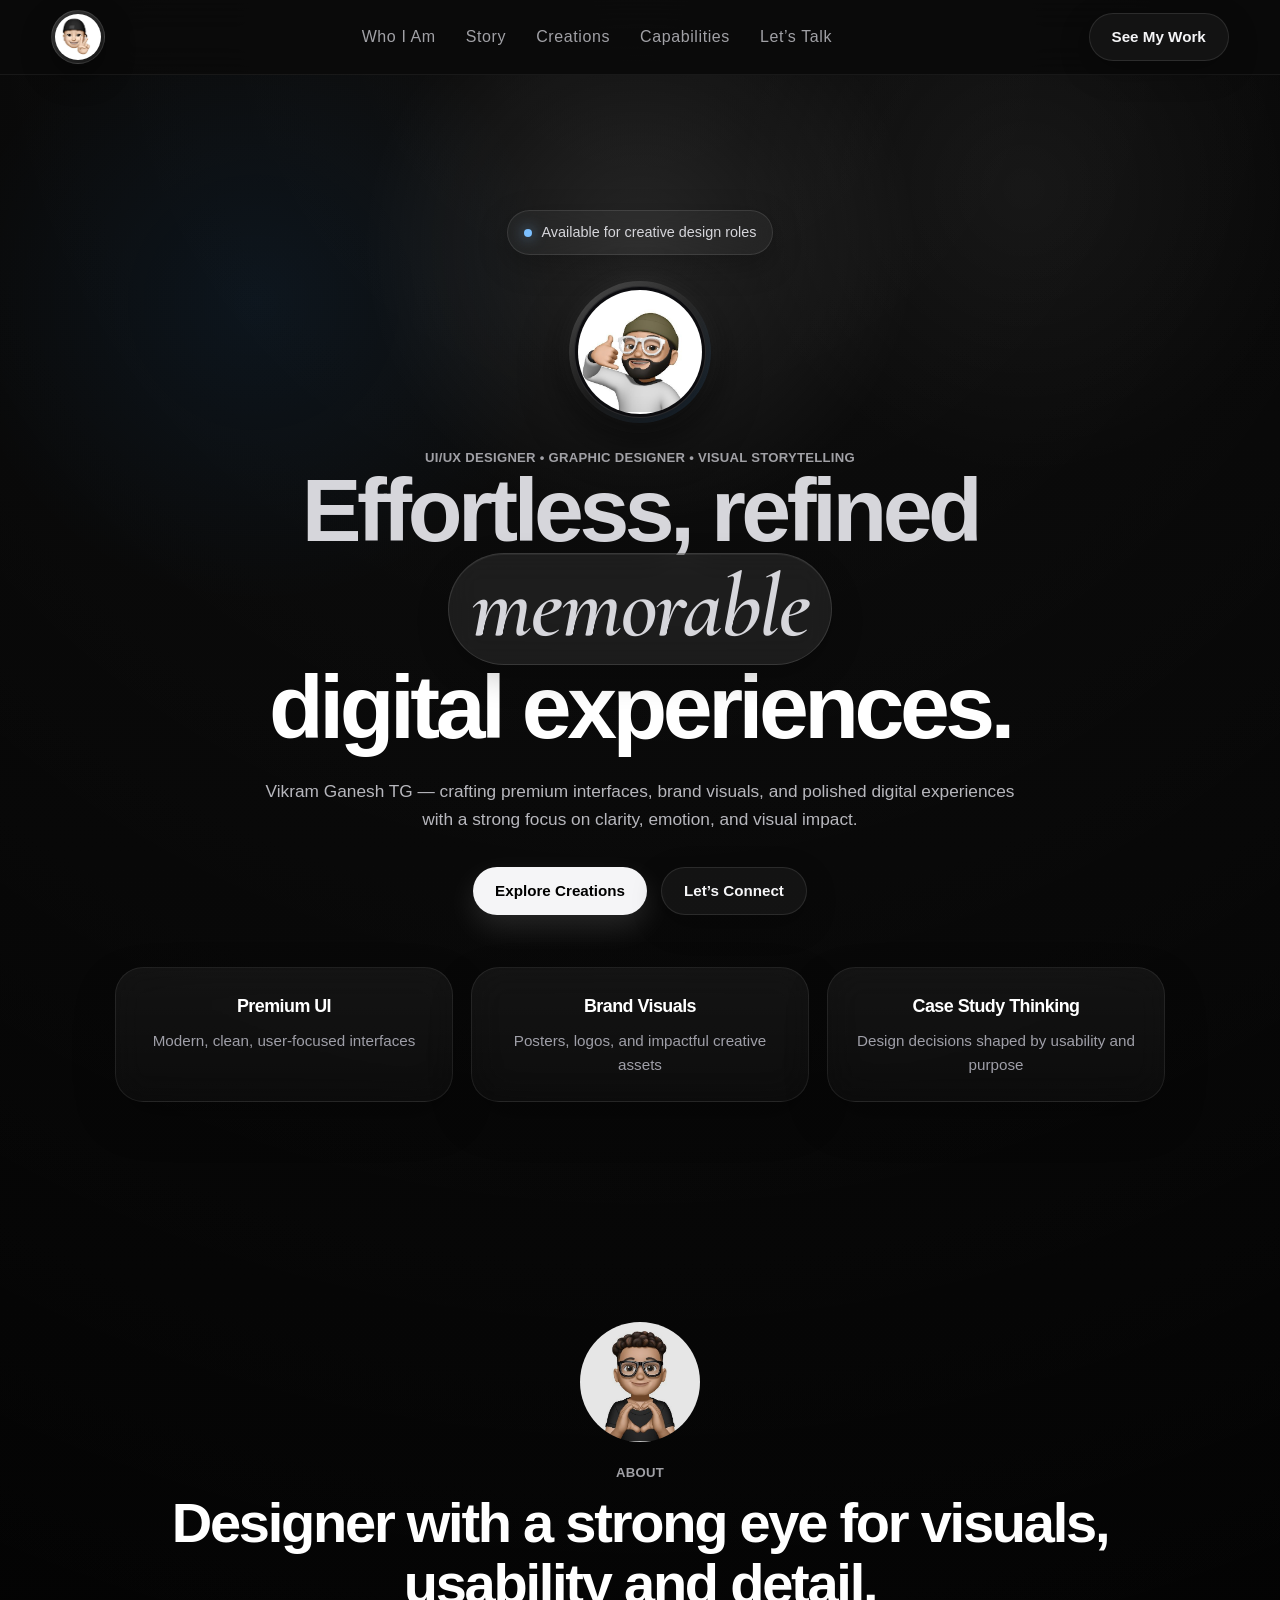
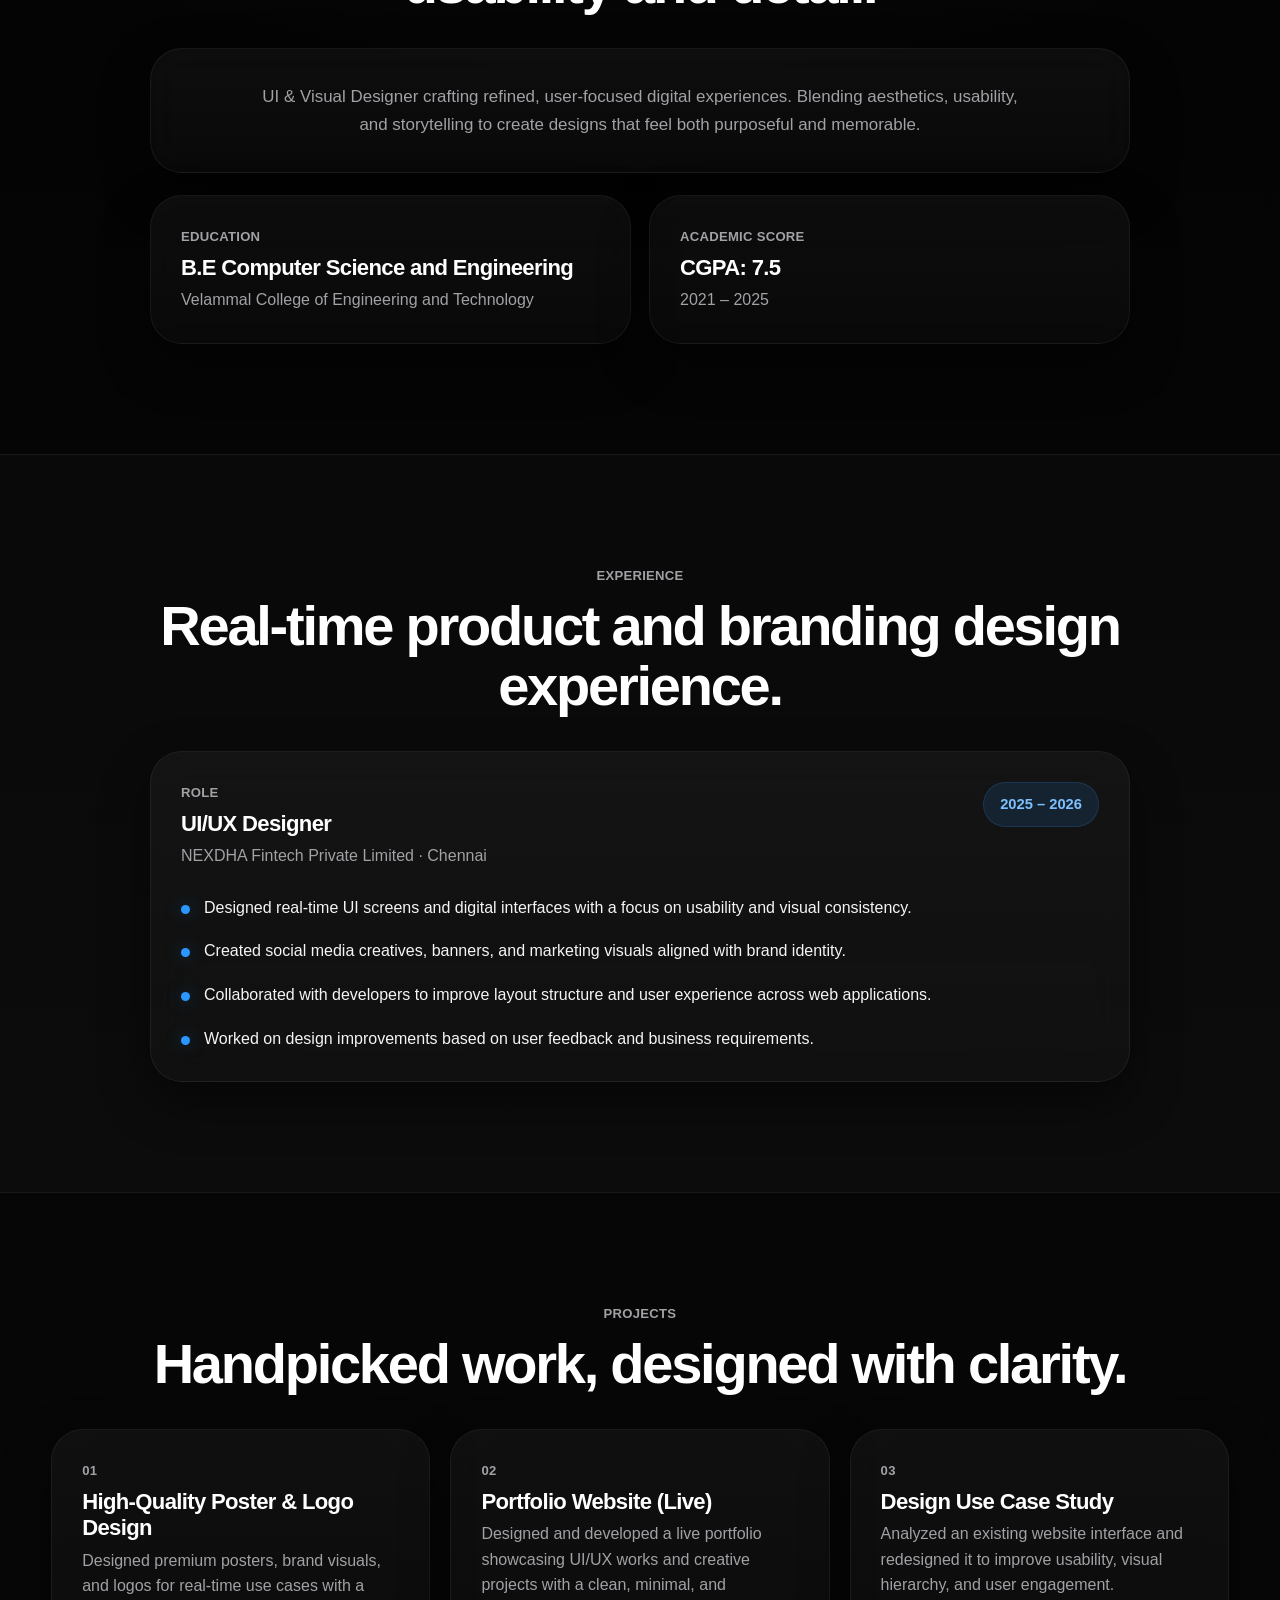
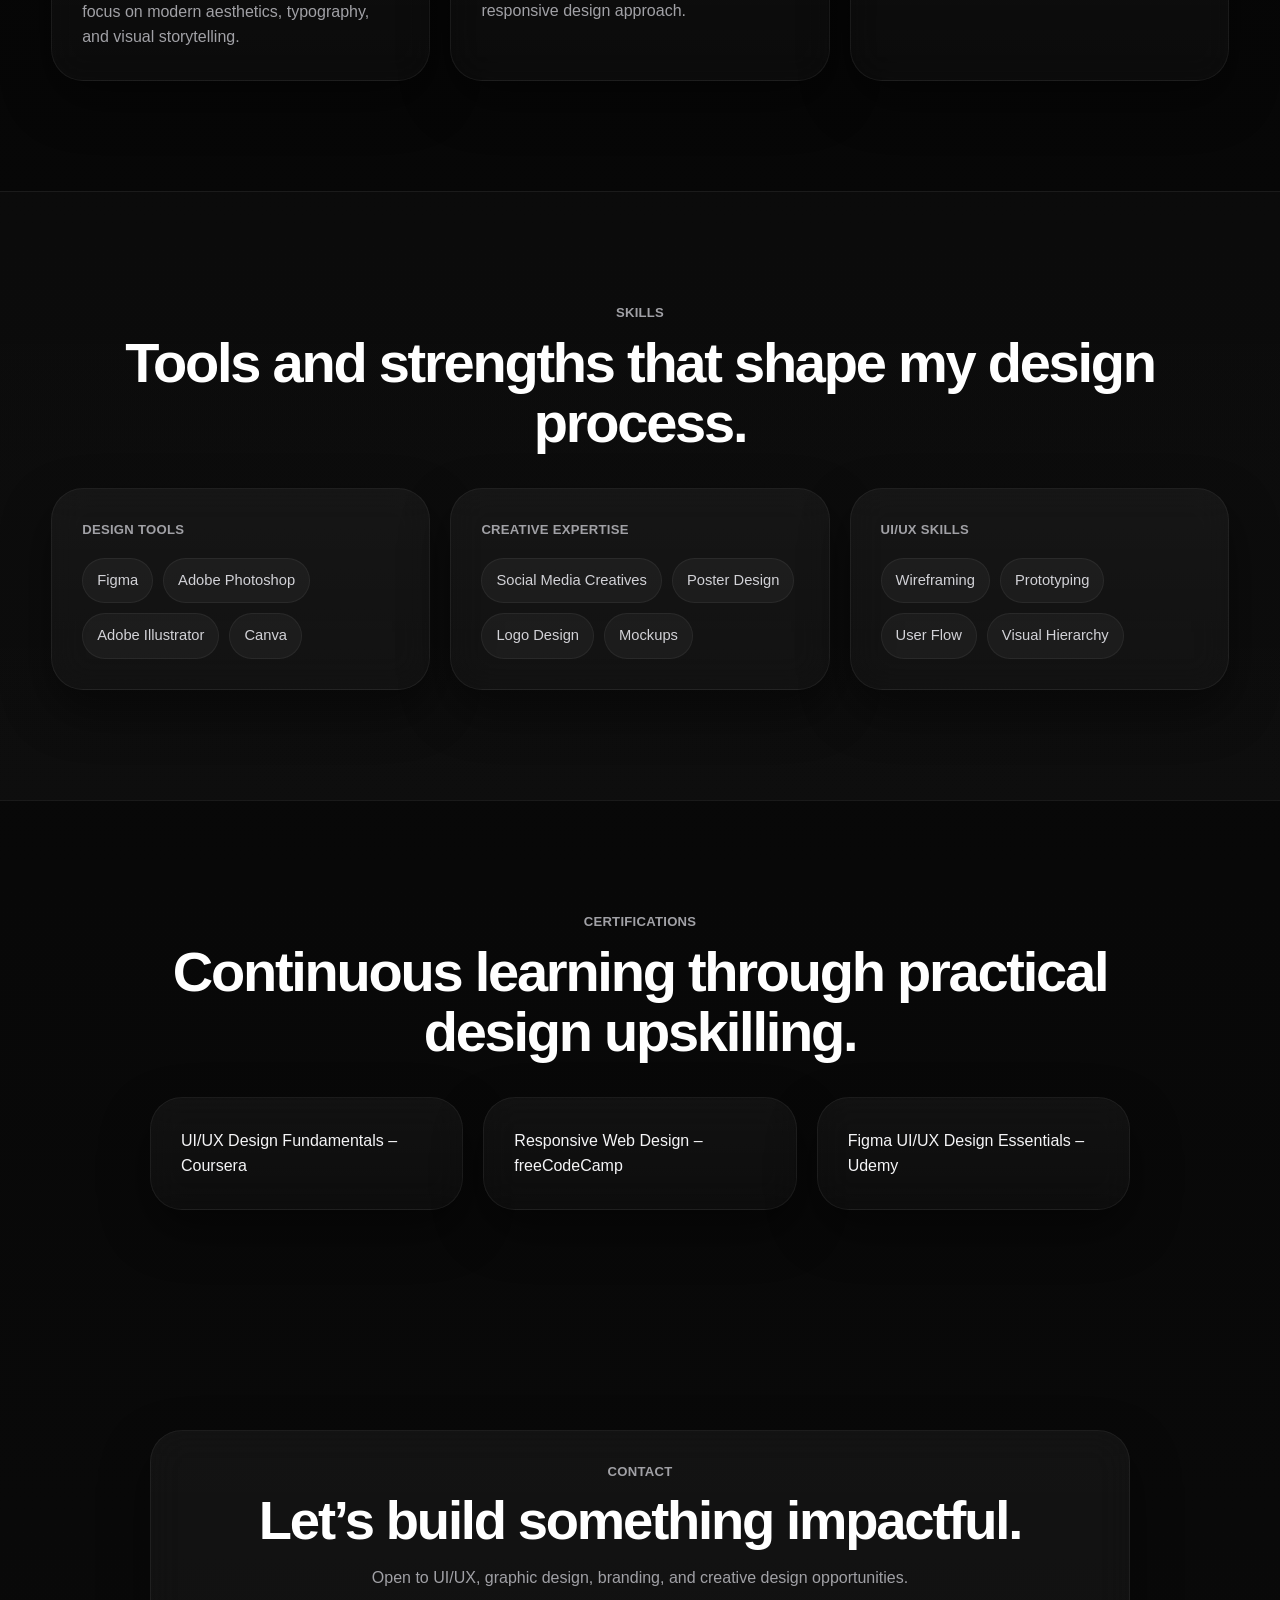
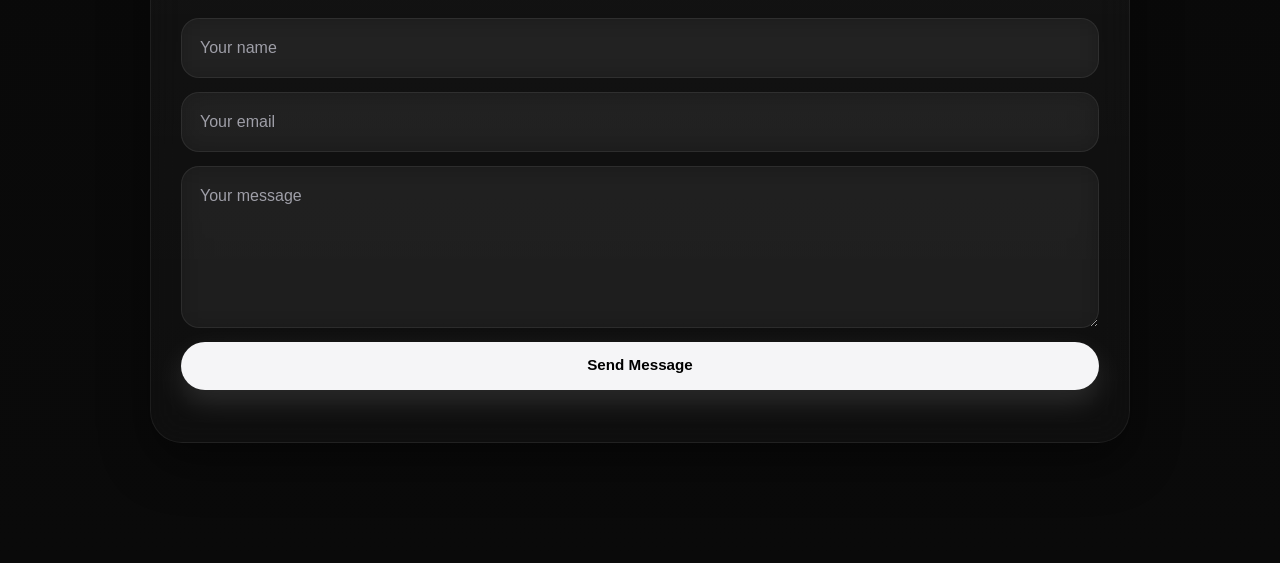
==== index.html @ cee25999 "portfolio deploy setup" ====
<!DOCTYPE html>
<html lang="en">
<head>
  <meta charset="UTF-8" />
  <meta name="viewport" content="width=device-width, initial-scale=1.0" />
  <title>Vikram Ganesh TG | Designer Portfolio</title>
  <meta
    name="description"
   content="Dark Apple-inspired premium portfolio for Vikram Ganesh TG"
  />

  <link rel="preconnect" href="https://fonts.googleapis.com" />
  <link rel="preconnect" href="https://fonts.gstatic.com" crossorigin />
  

  <link href="https://fonts.googleapis.com/css2?family=Cormorant+Garamond:ital,wght@0,400;0,500;1,500&display=swap" rel="stylesheet">
  <link rel="stylesheet" href="style.css" />

</head>
<body>
  <header class="site-header">
    <div class="container nav">
   <a href="#home" class="brand memoji-brand" aria-label="Vikram Ganesh Home">
  <img src="./images/memoji.png.jpg" alt="Vikram Ganesh Memoji" class="memoji-img" />
</a>

      <nav class="desktop-nav">
        <a href="#about">Who I Am</a>
        <a href="#experience">Story</a>
        <a href="#projects">Creations</a>
        <a href="#skills">Capabilities</a>
        <a href="#contact">Let’s Talk</a>
      </nav>

      <div class="nav-actions">
        <a href="#projects" class="btn btn-secondary">See My Work</a>
        <button class="menu-toggle" id="menuToggle" aria-label="Open menu">
          <span></span>
          <span></span><!--  -->
        </button>
      </div>
    </div>

    <div class="mobile-menu" id="mobileMenu">
      <a href="#about">About</a>
      <a href="#experience">Experience</a>
      <a href="#projects">Projects</a>
      <a href="#skills">Skills</a>
      <a href="#contact">Contact</a>
    </div>
  </header>

  <main id="home">
<section class="hero premium-hero">
  <div class="hero-noise"></div>

  <div class="container hero-premium-wrap">
    <div class="hero-badge reveal">
      <span class="badge-dot"></span>
      Available for creative design roles
    </div>

    <div class="hero-memoji premium-memoji reveal delay-1">
      <div class="memoji-ring">
        <img src="./images/memoji-1.jpg" alt="Vikram Memoji" />
      </div>
    </div>

    <p class="eyebrow reveal delay-1"> UI/UX Designer • Graphic Designer • Visual Storytelling</p>

    <h1 class="hero-title">
  <span class="title-line title-line-main">
    Effortless, refined
  </span>
  <span class="title-line serif highlight-glass">memorable</span>
  <span class="title-line" style="color: white;">digital experiences.</span>
</h1>

    <p class="hero-text premium-text reveal delay-3">
      Vikram Ganesh TG — crafting premium interfaces, brand visuals, and polished digital experiences
      with a strong focus on clarity, emotion, and visual impact.
    </p>

    <div class="hero-buttons reveal delay-3">
      <a href="#projects" class="btn btn-primary">Explore Creations</a>
      <a href="#contact" class="btn btn-tertiary">Let’s Connect</a>
    </div>

    <div class="hero-stats reveal delay-3">
      <div class="stat-card">
        <h3>Premium UI</h3>
        <p>Modern, clean, user-focused interfaces</p>
      </div>
      <div class="stat-card">
        <h3>Brand Visuals</h3>
        <p>Posters, logos, and impactful creative assets</p>
      </div>
      <div class="stat-card">
        <h3>Case Study Thinking</h3>
        <p>Design decisions shaped by usability and purpose</p>
      </div>
    </div>
  </div>
</section>
 <section id="about" class="section">
        <div class="about-avatar">
  <img src="./images/memoji3.png.jpg" alt="Vikram Avatar" />
</div>
      <div class="container narrow">
        <div class="section-head reveal">
          <p class="section-label">About</p>
          <h2>Designer with a strong eye for visuals, usability and detail.</h2>
        </div>

        <div class="about-card card reveal delay-1">
          <p>
            UI & Visual Designer crafting refined, user-focused digital experiences. Blending aesthetics, usability, and storytelling to create designs that feel both purposeful and memorable.
          </p>
        </div>

        <div class="info-grid">
          <div class="card reveal">
            <p class="mini-label">Education</p>
            <h3>B.E Computer Science and Engineering</h3>
            <p class="muted">Velammal College of Engineering and Technology</p>
          </div>

          <div class="card reveal delay-1">
            <p class="mini-label">Academic Score</p>
            <h3>CGPA: 7.5</h3>
            <p class="muted">2021 – 2025</p>
          </div>
        </div>
      </div>
    </section>
    <section id="experience" class="section section-soft">
      <div class="container narrow">
        <div class="section-head reveal">
          <p class="section-label">Experience</p>
          <h2>Real-time product and branding design experience.</h2>
        </div>

        <div class="card timeline reveal delay-1">
          <div class="timeline-top">
            <div>
              <p class="mini-label">Role</p>
              <h3>UI/UX Designer</h3>
              <p class="muted">NEXDHA Fintech Private Limited · Chennai</p>
            </div>
            <span class="timeline-badge">2025 – 2026</span>
          </div>

          <div class="timeline-list">
            <div class="timeline-item">
              <span class="dot"></span>
              <p>
                Designed real-time UI screens and digital interfaces with a
                focus on usability and visual consistency.
              </p>
            </div>
            <div class="timeline-item">
              <span class="dot"></span>
              <p>
                Created social media creatives, banners, and marketing visuals
                aligned with brand identity.
              </p>
            </div>
            <div class="timeline-item">
              <span class="dot"></span>
              <p>
                Collaborated with developers to improve layout structure and
                user experience across web applications.
              </p>
            </div>
            <div class="timeline-item">
              <span class="dot"></span>
              <p>
                Worked on design improvements based on user feedback and
                business requirements.
              </p>
            </div>
          </div>
        </div>
      </div>
    </section>

    <section id="projects" class="section">
      <div class="container">
        <div class="section-head reveal">
          <p class="section-label">Projects</p>
          <h2>Handpicked work, designed with clarity.</h2>
        </div>

        <div class="project-grid">
          <article class="card project-card reveal">
            <p class="project-index">01</p>
            <h3>High-Quality Poster 
                & Logo Design</h3>
            <p class="muted">
              Designed premium posters, brand visuals, and logos for real-time
              use cases with a focus on modern aesthetics, typography, and
              visual storytelling.
            </p>
          </article>

          <article class="card project-card reveal delay-1">
            <p class="project-index">02</p>
            <h3>Portfolio Website (Live)</h3>
            <p class="muted">
              Designed and developed a live portfolio showcasing UI/UX works and
              creative projects with a clean, minimal, and responsive design
              approach.
            </p>
          </article>

          <article class="card project-card reveal delay-2">
            <p class="project-index">03</p>
            <h3>Design Use Case Study</h3>
            <p class="muted">
              Analyzed an existing website interface and redesigned it to
              improve usability, visual hierarchy, and user engagement.
            </p>
          </article>
        </div>
      </div>
    </section>

    <section id="skills" class="section section-soft">
      <div class="container">
        <div class="section-head reveal">
          <p class="section-label">Skills</p>
          <h2>Tools and strengths that shape my design process.</h2>
        </div>

        <div class="skill-grid">
          <div class="card reveal">
            <p class="mini-label">Design Tools</p>
            <div class="chip-wrap">
              <span>Figma</span>
              <span>Adobe Photoshop</span>
              <span>Adobe Illustrator</span>
              <span>Canva</span>
            </div>
          </div>

          <div class="card reveal delay-1">
            <p class="mini-label">Creative Expertise</p>
            <div class="chip-wrap">
              <span>Social Media Creatives</span>
              <span>Poster Design</span>
              <span>Logo Design</span>
              <span>Mockups</span>
            </div>
          </div>

          <div class="card reveal delay-2">
            <p class="mini-label">UI/UX Skills</p>
            <div class="chip-wrap">
              <span>Wireframing</span>
              <span>Prototyping</span>
              <span>User Flow</span>
              <span>Visual Hierarchy</span>
            </div>
          </div>
        </div>
      </div>
    </section>

    <section class="section">
      <div class="container narrow">
        <div class="section-head reveal">
          <p class="section-label">Certifications</p>
          <h2>Continuous learning through practical design upskilling.</h2>
        </div>

        <div class="cert-grid">
          <div class="card reveal">UI/UX Design Fundamentals – Coursera</div>
          <div class="card reveal delay-1">Responsive Web Design – freeCodeCamp</div>
          <div class="card reveal delay-2">Figma UI/UX Design Essentials – Udemy</div>
        </div>
      </div>
    </section>
      <section id="contact" class="section contact-section">
  <div class="container narrow">
    <div class="contact-card card reveal">
      <p class="section-label">Contact</p>
      <h2>Let’s build something impactful.</h2>
      <p class="muted contact-copy">
        Open to UI/UX, graphic design, branding, and creative design opportunities.
      </p>

      <form id="contactForm" class="contact-form">
        <input type="text" id="name" name="name" placeholder="Your name" required />
        <input type="email" id="email" name="email" placeholder="Your email" required />
        <textarea id="message" name="message" rows="5" placeholder="Your message" required></textarea>
        <button type="submit" class="btn btn-primary">Send Message</button>
        <p id="formStatus" class="muted"></p>
      </form>
    </div>
  </div>
    </section>
  </main>
<div id="toast" class="toast"></div>

  <script src="script.js"></script>
</body>
</html>
---- style.css ----
:root {
  --bg: #000000;
  --bg-soft: #0a0a0a;
  --surface: rgba(18, 18, 20, 0.72);
  --surface-solid: #111113;
  --surface-soft: #151518;
  --text: #f5f5f7;
  --muted: #a1a1a6;
  --line: rgba(255, 255, 255, 0.1);
  --line-soft: rgba(255, 255, 255, 0.06);
  --primary: #ffffff;
  --primary-hover: #e8e8ed;
  --accent: #2997ff;
  --shadow: 0 20px 50px rgba(0, 0, 0, 0.45);
  --shadow-soft: 0 10px 30px rgba(0, 0, 0, 0.28);
  --radius-xl: 32px;
  --radius-lg: 24px;
  --radius-md: 18px;
  --container: 1200px;
  --transition: 0.35s cubic-bezier(0.2, 0.8, 0.2, 1);
}

* {
  margin: 0;
  padding: 0;
  box-sizing: border-box;
}

html {
  scroll-behavior: smooth;
  scroll-padding-top: 100px;
}

body {
  font-family: -apple-system, BlinkMacSystemFont, "SF Pro Display", "Inter", sans-serif;
  background:
    radial-gradient(circle at top, rgba(255, 255, 255, 0.06), transparent 32%),
    linear-gradient(180deg, #000000 0%, #050505 40%, #0a0a0a 100%);
  color: var(--text);
  line-height: 1.6;
  -webkit-font-smoothing: antialiased;
  text-rendering: optimizeLegibility;
}

.serif {
    font-family: "Cormorant Garamond", "Garamond", serif;
  font-style: italic;
  font-weight: 600;
  letter-spacing: -0.02em;
  line-height: 1;
  margin-top: 0.05em;
}

a {
  text-decoration: none;
  color: inherit;
}

button {
  font: inherit;
  border: none;
  background: none;
  cursor: pointer;
}

.container {
  width: min(92%, var(--container));
  margin: 0 auto;
}

.narrow {
  width: min(92%, 980px);
}

.hero-memoji {
  display: flex;
  justify-content: center;
  margin-bottom: 18px;
}

.hero-memoji img {
  width: 120px;
  height: 120px;
  border-radius: 50%;
  object-fit: cover;
  padding: 3px;

  background: linear-gradient(
    135deg,
    rgba(255,255,255,0.2),
    rgba(255,255,255,0.05)
  );

  border: 1px solid rgba(255,255,255,0.12);

  box-shadow: 
    0 10px 30px rgba(0,0,0,0.5),
    0 0 30px rgba(255,255,255,0.06);

  transition: all 0.4s ease;
}

/* Hover subtle Apple effect */
.hero-memoji img:hover {
  transform: scale(1.08);
}

.site-header {
  position: sticky;
  top: 0;
  z-index: 1000;
  background: rgba(10, 10, 10, 0.72);
  backdrop-filter: saturate(180%) blur(24px);
  -webkit-backdrop-filter: saturate(180%) blur(24px);
  border-bottom: 1px solid var(--line-soft);
}

.nav {
  min-height: 74px;
  display: flex;
  align-items: center;
  justify-content: space-between;
  gap: 24px;
}

.brand {
  width: 54px;
  height: 54px;
  border-radius: 50%;
  padding: 3px;
  background: linear-gradient(
    135deg,
    rgba(255, 255, 255, 0.18),
    rgba(255, 255, 255, 0.05)
  );
  border: 1px solid rgba(255, 255, 255, 0.1);
  box-shadow: 0 12px 30px rgba(0, 0, 0, 0.4);
  overflow: hidden;
  display: flex;
  align-items: center;
  justify-content: center;
  transition: all 0.3s ease;
}

.brand img {
  width: 100%;
  height: 100%;
  object-fit: cover;
  border-radius: 50%;
}


.brand:hover {
  transform: scale(1.06) translateY(-2px);
  box-shadow: 0 18px 40px rgba(0, 0, 0, 0.5);
}
nav a {
  letter-spacing: 0.6px;
  font-weight: 500;
  transition: all 0.3s ease;
}
nav a:hover {
  opacity: 0.7;
}

.nav-btn {
  padding: 10px 18px;
  border-radius: 999px;
  background: rgba(255, 255, 255, 0.08);
  backdrop-filter: blur(10px);
  transition: all 0.3s ease;
}

.nav-btn:hover {
  transform: translateY(-2px);
  background: rgba(255, 255, 255, 0.15);
}

.memoji-img {
  width: 100%;
  height: 100%;
  object-fit: cover;
  display: block;
}
.desktop-nav {
  display: flex;
  align-items: center;
  gap: 30px;
}

.desktop-nav a {
  position: relative;
  color: var(--muted);
  transition: color 0.3s ease;
}

.desktop-nav a::after {
  content: "";
  position: absolute;
  left: 0;
  bottom: -5px;
  width: 0%;
  height: 1px;
  background: rgba(255, 255, 255, 0.9);
  transition: width 0.3s ease;
}

.desktop-nav a:hover::after {
  width: 100%;
}

.desktop-nav a:hover {
  color: #fff;
}

.nav-actions {
  display: flex;
  align-items: center;
  gap: 12px;
}

.menu-toggle {
  width: 44px;
  height: 44px;
  display: none;
  border-radius: 14px;
  background: rgba(255, 255, 255, 0.04);
  border: 1px solid var(--line);
  box-shadow: var(--shadow-soft);
  position: relative;
}

.menu-toggle span {
  position: absolute;
  left: 12px;
  width: 18px;
  height: 1.8px;
  background: #fff;
  border-radius: 999px;
  transition: var(--transition);
}

.menu-toggle span:first-child {
  top: 17px;
}

.menu-toggle span:last-child {
  top: 24px;
}

.menu-toggle.active span:first-child {
  transform: rotate(45deg);
  top: 21px;
}

.menu-toggle.active span:last-child {
  transform: rotate(-45deg);
  top: 21px;
}

.mobile-menu {
  display: none;
  flex-direction: column;
  gap: 18px;
  padding: 0 4% 18px;
  background: rgba(8, 8, 8, 0.95);
  backdrop-filter: blur(18px);
  border-bottom: 1px solid var(--line-soft);
}

.mobile-menu a {
  color: var(--muted);
  font-size: 0.98rem;
}

.mobile-menu.show {
  display: flex;
}

.hero {
  padding: 120px 0 96px;
  text-align: center;
}

.hero-wrap {
  max-width: 980px;
}


.eyebrow,
.section-label,
.mini-label,
.project-index {
  color: var(--muted);
  font-size: 0.82rem;
  font-weight: 600;
  letter-spacing: 0.02em;
  text-transform: uppercase;
}

.hero-title {
  display: flex;
  flex-direction: column;
  align-items: center;
  text-align: center;
  font-size: clamp(3rem, 7vw, 6rem);
  line-height: 0.95;
  letter-spacing: -0.05em;
  margin: 0 auto;
}

.title-line {
  display: block;
  width: fit-content;
  margin: 0 auto;
  padding: 0px;
}
.contact-form {
  margin-top: 28px;
  display: flex;
  flex-direction: column;
  gap: 14px;
}

.contact-form input,
.contact-form textarea {
  width: 100%;
  padding: 16px 18px;
  border-radius: 18px;
  border: 1px solid rgba(255,255,255,0.08);
  background: rgba(255,255,255,0.04);
  color: #fff;
  outline: none;
  font: inherit;
  backdrop-filter: blur(12px);
}

.contact-form input::placeholder,
.contact-form textarea::placeholder {
  color: #9f9fa8;
}
.toast {
  position: fixed;
  bottom: 24px;
  right: 24px;
  padding: 14px 20px;
  border-radius: 999px;
  background: rgba(255, 255, 255, 0.08);
  color: #fff;
  border: 1px solid rgba(255, 255, 255, 0.12);
  backdrop-filter: blur(16px);
  -webkit-backdrop-filter: blur(16px);
  box-shadow: 0 10px 30px rgba(0, 0, 0, 0.28);
  opacity: 0;
  transform: translateY(20px);
  pointer-events: none;
  transition: opacity 0.35s ease, transform 0.35s ease;
  z-index: 9999;
}

.toast.show {
  opacity: 1;
  transform: translateY(0);
}

@media (max-width: 520px) {
  .toast {
    left: 16px;
    right: 16px;
    bottom: 16px;
    text-align: center;
    border-radius: 18px;
  }
}
.contact-form input:focus,
.contact-form textarea:focus {
  border-color: rgba(255,255,255,0.18);
  background: rgba(255,255,255,0.06);
}

#formStatus {
  margin-top: 8px;
  font-size: 0.95rem;
}
.title-line-main {
  white-space: nowrap;
  text-align: center;
}


.line-1 {
  white-space: nowrap; /* 🔥 THIS FIXES YOUR ISSUE */
}

.hero-title span {
  display: inline;
  color: #d6d6db;
}

.hero-text {
  max-width: 760px;
  margin: 24px auto 0;
  color: var(--muted);
  font-size: 1.12rem;
}

.hero-buttons {
  margin-top: 34px;
  display: flex;
  justify-content: center;
  gap: 14px;
  flex-wrap: wrap;
}

.hero-panel {
  margin: 52px auto 0;
  padding: 18px;
  max-width: 760px;
  display: flex;
  justify-content: center;
  gap: 12px;
  flex-wrap: wrap;
  background: rgba(255, 255, 255, 0.03);
  border: 1px solid var(--line-soft);
  border-radius: 999px;
  box-shadow: var(--shadow-soft);
  backdrop-filter: blur(18px);
}

.hero-chip {
  padding: 10px 16px;
  background: rgba(255, 255, 255, 0.04);
  border: 1px solid var(--line-soft);
  border-radius: 999px;
  color: #d2d2d7;
  font-size: 0.92rem;
}

.section {
  padding: 110px 0;
}

.section-soft {
  background: linear-gradient(180deg, rgba(255, 255, 255, 0.015), rgba(255, 255, 255, 0.025));
  border-top: 1px solid var(--line-soft);
  border-bottom: 1px solid var(--line-soft);
}

.section-head {
  text-align: center;
  margin-bottom: 34px;
}

.section-head h2 {
  margin-top: 10px;
  font-size: clamp(2rem, 4.4vw, 3.5rem);
  line-height: 1.08;
  letter-spacing: -0.04em;
  font-weight: 700;
  color: #fff;
}
@media (max-width: 768px) {
  .desktop-nav {
    display: none;
  }

  .nav-actions .btn-secondary {
    display: none;
  }

  .menu-toggle {
    display: inline-block;
  }

  .premium-hero {
    padding: 96px 0 72px;
  }

  .section {
    padding: 72px 0;
  }

  .hero-title {
    font-size: clamp(2.4rem, 10vw, 4rem);
    line-height: 1;
    padding: 0 10px;
    gap: 8px;
  }

  .title-line-main {
    white-space: normal;
  }

  .section-head h2,
  .contact-card h2 {
    font-size: clamp(1.8rem, 8vw, 2.5rem);
    line-height: 1.15;
  }

  .info-grid,
  .project-grid,
  .skill-grid,
  .cert-grid,
  .hero-stats {
    grid-template-columns: 1fr;
  }

  .timeline-top {
    flex-direction: column;
  }

  .hero-buttons,
  .contact-links {
    flex-direction: column;
    align-items: stretch;
  }

  .hero-buttons .btn,
  .contact-links .btn {
    width: 100%;
  }
}

@media (max-width: 520px) {
  .nav {
    min-height: 66px;
  }

  .brand {
    width: 46px;
    height: 46px;
  }

  .memoji-ring {
    width: 108px;
    height: 108px;
  }

  .about-avatar img {
    width: 96px;
    height: 96px;
  }

  .about-card,
  .info-grid .card,
  .skill-grid .card,
  .project-card,
  .cert-grid .card,
  .timeline,
  .contact-card,
  .stat-card {
    padding: 20px;
    border-radius: 22px;
  }

  .card h3 {
    font-size: 1.15rem;
  }

  .hero-text,
  .premium-text,
  .contact-copy,
  .about-card p {
    font-size: 0.98rem;
  }

  .btn {
    min-height: 50px;
  }
}
.card {
  background: linear-gradient(180deg, rgba(255, 255, 255, 0.045), rgba(255, 255, 255, 0.025));
  border: 1px solid var(--line-soft);
  border-radius: var(--radius-xl);
  box-shadow: var(--shadow);
  backdrop-filter: blur(18px);
  transition: all 0.3s ease;
}

.card:hover {
  border-color: rgba(255, 255, 255, 0.14);
  transform: translateY(-4px);
  box-shadow: 0 22px 50px rgba(0, 0, 0, 0.45);
}
.about-card {
  padding: 34px;
  text-align: center;
}

.about-card p {
  max-width: 760px;
  margin: 0 auto;
  color: var(--muted);
  font-size: 1.06rem;
}

.about-avatar {
  display: flex;
  justify-content: center;
  margin-bottom: 20px;
}

.about-avatar img {
  width: 120px;
  height: 120px;
  border-radius: 50%;
  object-fit: cover;
  opacity: 0.9;
}

.info-grid {
  margin-top: 22px;
  display: grid;
  grid-template-columns: repeat(2, 1fr);
  gap: 18px;
}

.info-grid .card,
.skill-grid .card,
.project-card,
.cert-grid .card,
.timeline,
.contact-card {
  padding: 30px;
}

.card h3 {
  font-size: 1.38rem;
  line-height: 1.2;
  letter-spacing: -0.03em;
  margin: 8px 0 6px;
  color: #fff;
}

.muted {
  color: var(--muted);
}

.timeline-top {
  display: flex;
  align-items: flex-start;
  justify-content: space-between;
  gap: 20px;
  margin-bottom: 26px;
}

.timeline-badge {
  padding: 10px 16px;
  border-radius: 999px;
  background: rgba(41, 151, 255, 0.12);
  color: #7cc0ff;
  border: 1px solid rgba(41, 151, 255, 0.18);
  font-size: 0.92rem;
  font-weight: 600;
  white-space: nowrap;
}

.timeline-list {
  display: grid;
  gap: 18px;
}

.timeline-item {
  display: flex;
  align-items: flex-start;
  gap: 14px;
}


.dot {
  width: 9px;
  height: 9px;
  border-radius: 50%;
  background: var(--accent);
  margin-top: 10px;
  flex-shrink: 0;
  box-shadow: 0 0 16px rgba(41, 151, 255, 0.35);
}

.project-grid,
.skill-grid,
.cert-grid {
  display: grid;
  gap: 20px;
}

.project-grid {
  grid-template-columns: repeat(3, 1fr);
}

.skill-grid {
  grid-template-columns: repeat(3, 1fr);
}

.cert-grid {
  grid-template-columns: repeat(3, 1fr);
}

.project-card {
  transition: transform var(--transition), box-shadow var(--transition), border-color var(--transition);
}

.project-card:hover {
  transform: translateY(-8px);
  box-shadow: 0 24px 60px rgba(0, 0, 0, 0.45);
  border-color: rgba(255, 255, 255, 0.14);
}

.chip-wrap {
  margin-top: 18px;
  display: flex;
  flex-wrap: wrap;
  gap: 10px;
}

.chip-wrap span {
  padding: 10px 14px;
  border-radius: 999px;
  background: rgba(255, 255, 255, 0.04);
  border: 1px solid var(--line-soft);
  color: #d2d2d7;
  font-size: 0.92rem;
}

.contact-section {
  padding-bottom: 120px;
}

.contact-card {
  text-align: center;
}

.contact-card h2 {
  margin-top: 10px;
  font-size: clamp(2rem, 4.4vw, 3.4rem);
  letter-spacing: -0.04em;
  line-height: 1.08;
  color: #fff;
}

.contact-copy {
  max-width: 620px;
  margin: 14px auto 0;
}

.contact-links {
  margin-top: 28px;
  display: flex;
  justify-content: center;
  gap: 14px;
  flex-wrap: wrap;
}

.btn {
  display: inline-flex;
  align-items: center;
  justify-content: center;
  min-height: 48px;
  padding: 0 22px;
  border-radius: 999px;
  font-size: 0.95rem;
  font-weight: 600;
  transition: all 0.25s ease;
}

.btn:hover {
  transform: translateY(-2px);
}

.btn-primary {
  background: #f5f5f7;
  color: #000;
  box-shadow: 0 12px 30px rgba(255, 255, 255, 0.12);
}

.btn-primary:hover {
  background: #ffffff;
}

.btn-secondary,
.btn-tertiary {
  background: rgba(255, 255, 255, 0.045);
  color: #f5f5f7;
  border: 1px solid var(--line);
  box-shadow: var(--shadow-soft);
}

.btn-secondary:hover,
.btn-tertiary:hover {
  background: rgba(255, 255, 255, 0.08);
  border-color: rgba(255, 255, 255, 0.16);
}

.reveal {
  opacity: 0;
  transform: translateY(26px);
  transition: opacity 0.8s ease, transform 0.8s ease;
}

.reveal.active {
  opacity: 1;
  transform: translateY(0);
}

.delay-1 {
  transition-delay: 0.12s;
}

.delay-2 {
  transition-delay: 0.22s;
}

.delay-3 {
  transition-delay: 0.32s;
}
/* PREMIUM HERO REDESIGN */

.premium-hero {
  position: relative;
  padding: 135px 0 110px;
  text-align: center;
  overflow: hidden;
}

.premium-hero::before {
  content: "";
  position: absolute;
  inset: 0;
  background:
    radial-gradient(circle at 50% 15%, rgba(255,255,255,0.10), transparent 24%),
    radial-gradient(circle at 20% 20%, rgba(41,151,255,0.08), transparent 22%),
    radial-gradient(circle at 80% 10%, rgba(255,255,255,0.05), transparent 20%);
  pointer-events: none;
  z-index: 0;
}

.hero-noise {
  position: absolute;
  inset: 0;
  opacity: 0.035;
  pointer-events: none;
  z-index: 0;
  background-image:
    linear-gradient(rgba(255,255,255,0.08) 1px, transparent 1px),
    linear-gradient(90deg, rgba(255,255,255,0.08) 1px, transparent 1px);
  background-size: 120px 120px;
  mask-image: radial-gradient(circle at center, black 35%, transparent 85%);
}

.hero-premium-wrap {
  position: relative;
  z-index: 1;
  max-width: 1050px;
}

.hero-badge {
  width: fit-content;
  margin: 0 auto 26px;
  padding: 10px 16px;
  border-radius: 999px;
  background: rgba(255,255,255,0.045);
  border: 1px solid rgba(255,255,255,0.1);
  backdrop-filter: blur(14px);
  -webkit-backdrop-filter: blur(14px);
  color: #d6d6db;
  font-size: 0.9rem;
  font-weight: 500;
  display: flex;
  align-items: center;
  gap: 10px;
  box-shadow: 0 10px 30px rgba(0,0,0,0.25);
}

.badge-dot {
  width: 8px;
  height: 8px;
  border-radius: 50%;
  background: #7cc0ff;
  box-shadow: 0 0 14px rgba(124,192,255,0.7);
}

.premium-memoji {
  margin-bottom: 24px;
}

.memoji-ring {
  width: 142px;
  height: 142px;
  margin: 0 auto;
  border-radius: 50%;
  padding: 5px;
  background:
    linear-gradient(135deg,
      rgba(255,255,255,0.22),
      rgba(255,255,255,0.05),
      rgba(41,151,255,0.16));
  box-shadow:
    0 18px 50px rgba(0,0,0,0.42),
    0 0 40px rgba(255,255,255,0.06);
  animation: floatMemoji 5s ease-in-out infinite;
}

.memoji-ring img {
  width: 100%;
  height: 100%;
  object-fit: cover;
  border-radius: 50%;
  display: block;
  background: #0c0c0f;
}

.premium-title {
  gap: 8px;
  margin-top: 10px;
}

.premium-title .title-line {
  display: block;
  width: fit-content;
  margin: 0 auto;
}

.highlight-glass {
  padding: 8px 22px 12px;
  border-radius: 999px;
  background: rgba(255,255,255,0.075);
  border: 1px solid rgba(255,255,255,0.12);
  backdrop-filter: blur(16px);
  -webkit-backdrop-filter: blur(16px);
  box-shadow:
    inset 0 1px 0 rgba(255,255,255,0.06),
    0 12px 32px rgba(0,0,0,0.22);
  color: #ffffff;
}

.premium-text {
  max-width: 760px;
  margin: 28px auto 0;
  font-size: 1.08rem;
  color: #b7b7bd;
}

.hero-stats {
  margin: 52px auto 0;
  display: grid;
  grid-template-columns: repeat(3, 1fr);
  gap: 18px;
}

.stat-card {
  padding: 24px 22px;
  border-radius: 28px;
  background: linear-gradient(180deg, rgba(255,255,255,0.05), rgba(255,255,255,0.025));
  border: 1px solid rgba(255,255,255,0.08);
  backdrop-filter: blur(18px);
  -webkit-backdrop-filter: blur(18px);
  box-shadow: 0 18px 40px rgba(0,0,0,0.25);
  transition: transform 0.35s ease, border-color 0.35s ease, box-shadow 0.35s ease;
}

.stat-card:hover {
  transform: translateY(-6px);
  border-color: rgba(255,255,255,0.16);
  box-shadow: 0 24px 48px rgba(0,0,0,0.32);
}

.stat-card h3 {
  margin: 0 0 8px;
  font-size: 1.12rem;
  letter-spacing: -0.03em;
  color: #fff;
}

.stat-card p {
  margin: 0;
  color: #9f9fa8;
  font-size: 0.95rem;
  line-height: 1.6;
}

@keyframes floatMemoji {
  0%, 100% {
    transform: translateY(0px);
  }
  50% {
    transform: translateY(-10px);
  }
}

@media (max-width: 1024px) {
  .hero-stats {
    grid-template-columns: 1fr;
  }
}

@media (max-width: 768px) {
  .premium-hero {
    padding: 100px 0 80px;
  }

  .memoji-ring {
    width: 122px;
    height: 122px;
  }

  .premium-title {
    line-height: 1;
  }

  .highlight-glass {
    padding: 6px 16px 10px;
  }

  .premium-text {
    font-size: 1rem;
  }
}


@media (max-width: 1024px) {
  .project-grid,
  .skill-grid,
  .cert-grid {
    grid-template-columns: 1fr;
  }

  .hero-panel {
    border-radius: 28px;
  }
}

@media (max-width: 768px) {
  .title-line-main {
    white-space: normal;
  }

  .menu-toggle {
    display: inline-block;
  }

  .hero {
    padding: 86px 0 70px;
  }

  .info-grid {
    grid-template-columns: 1fr;
  }

  .timeline-top {
    flex-direction: column;
  }

  .section {
    padding: 80px 0;
  }
}

@media (max-width: 520px) {
  .hero-buttons,
  .contact-links {
    flex-direction: column;
  }

  .btn {
    width: 100%;
  }

  .about-card,
  .info-grid .card,
  .skill-grid .card,
  .project-card,
  .cert-grid .card,
  .timeline,
  .contact-card {
    padding: 24px;
  }

  .hero-panel {
    padding: 16px;
    border-radius: 24px;
  }
}
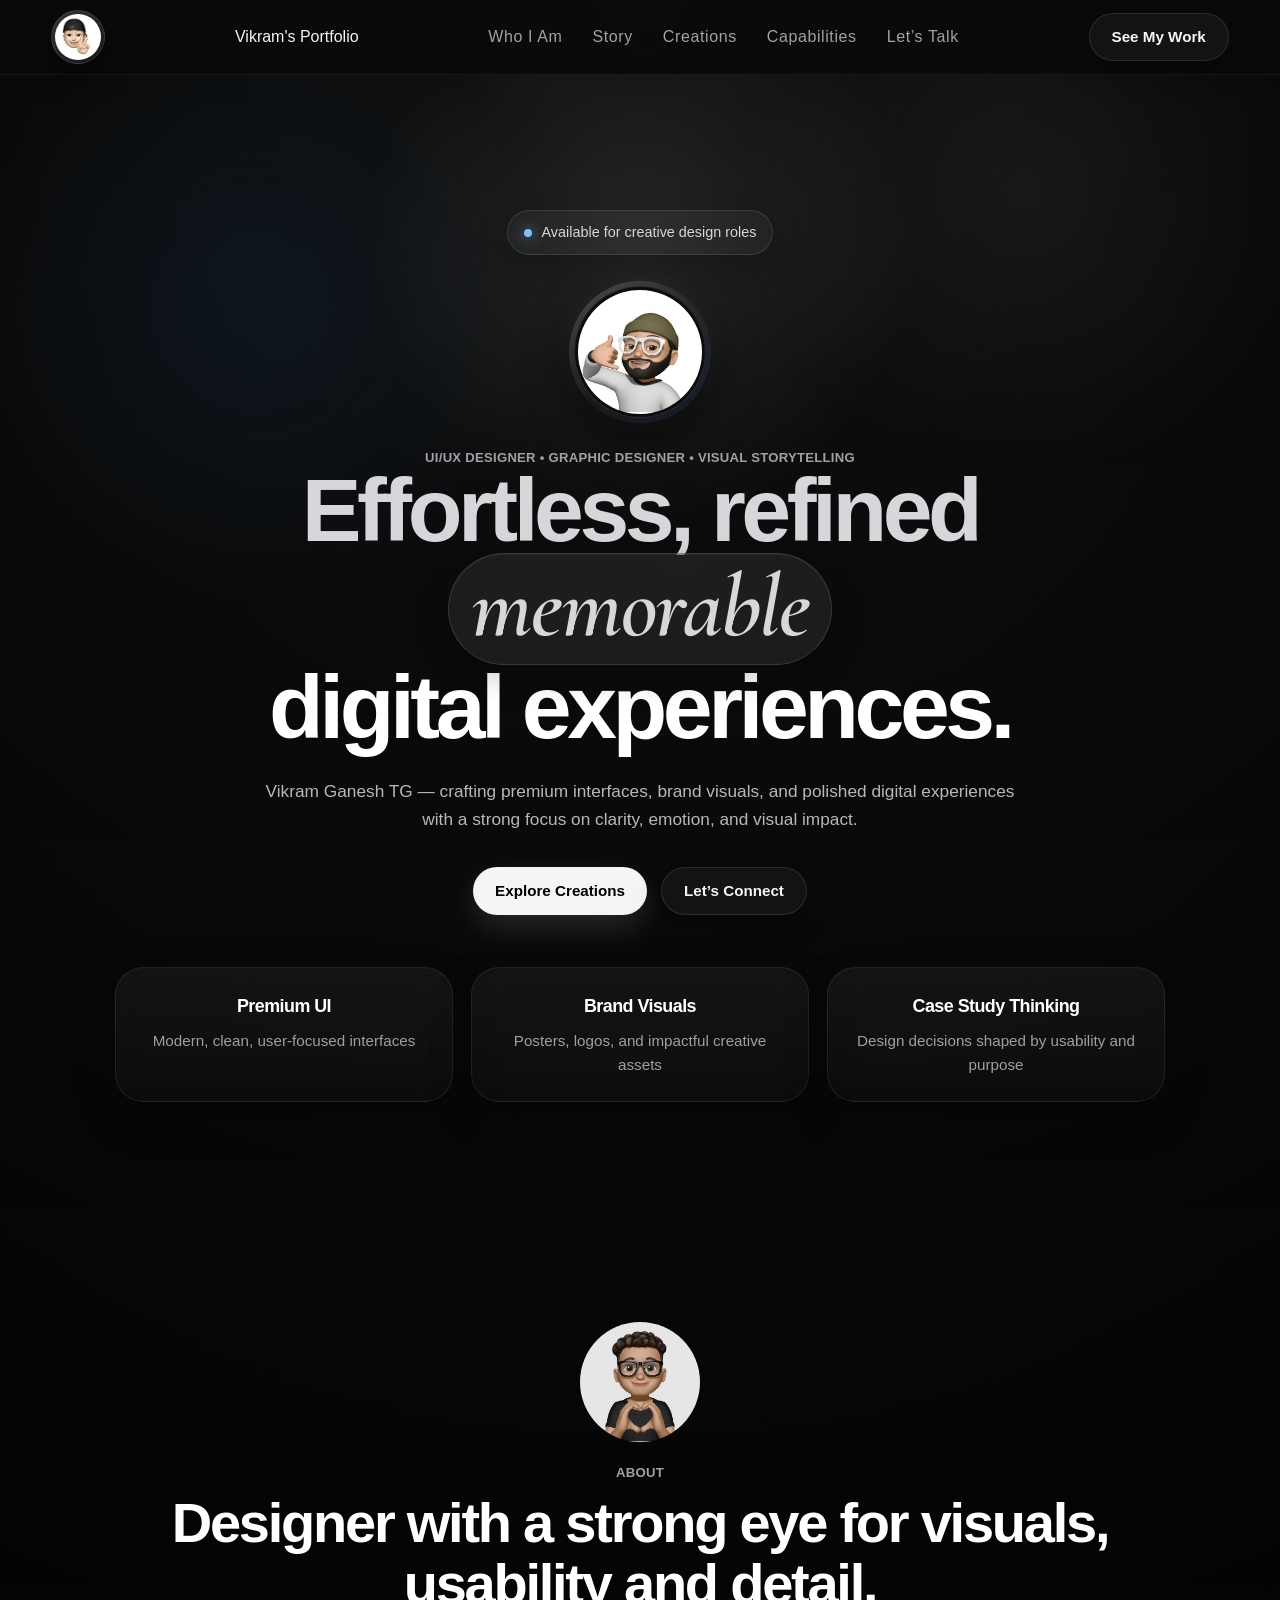
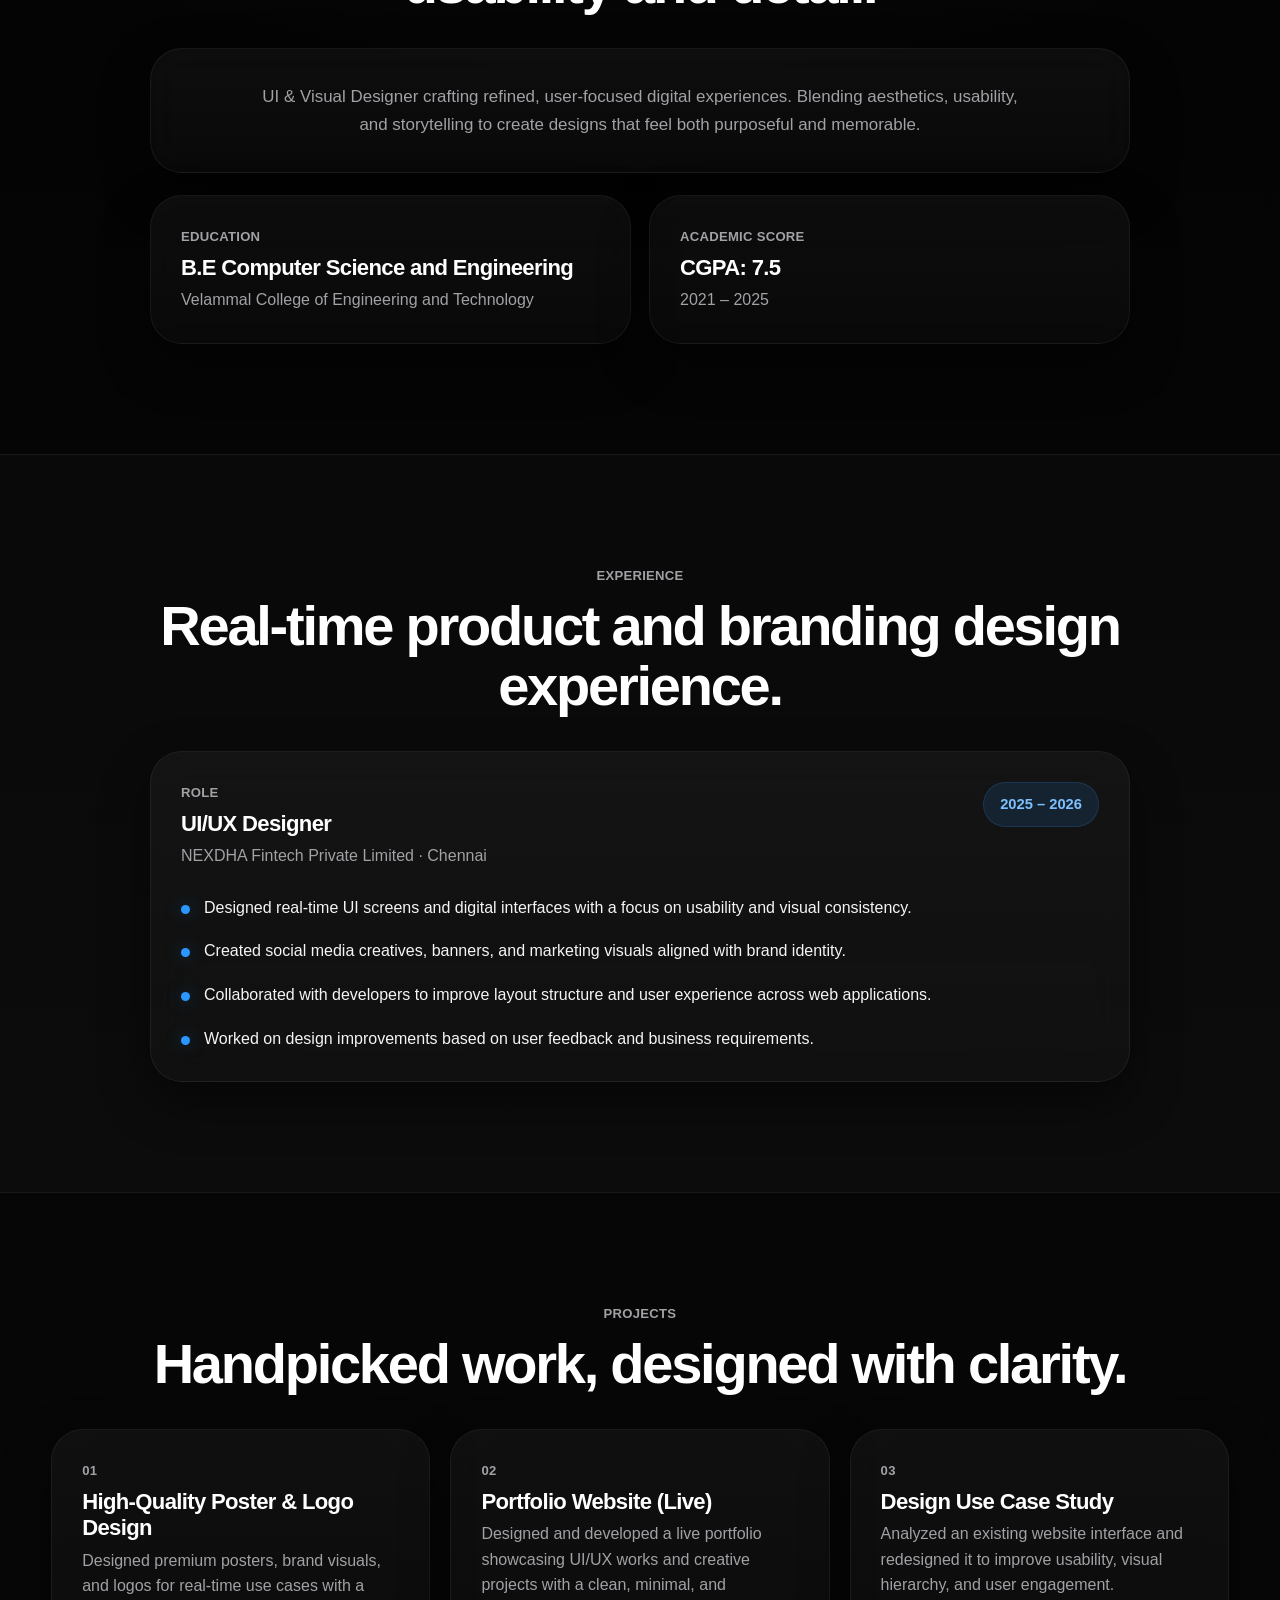
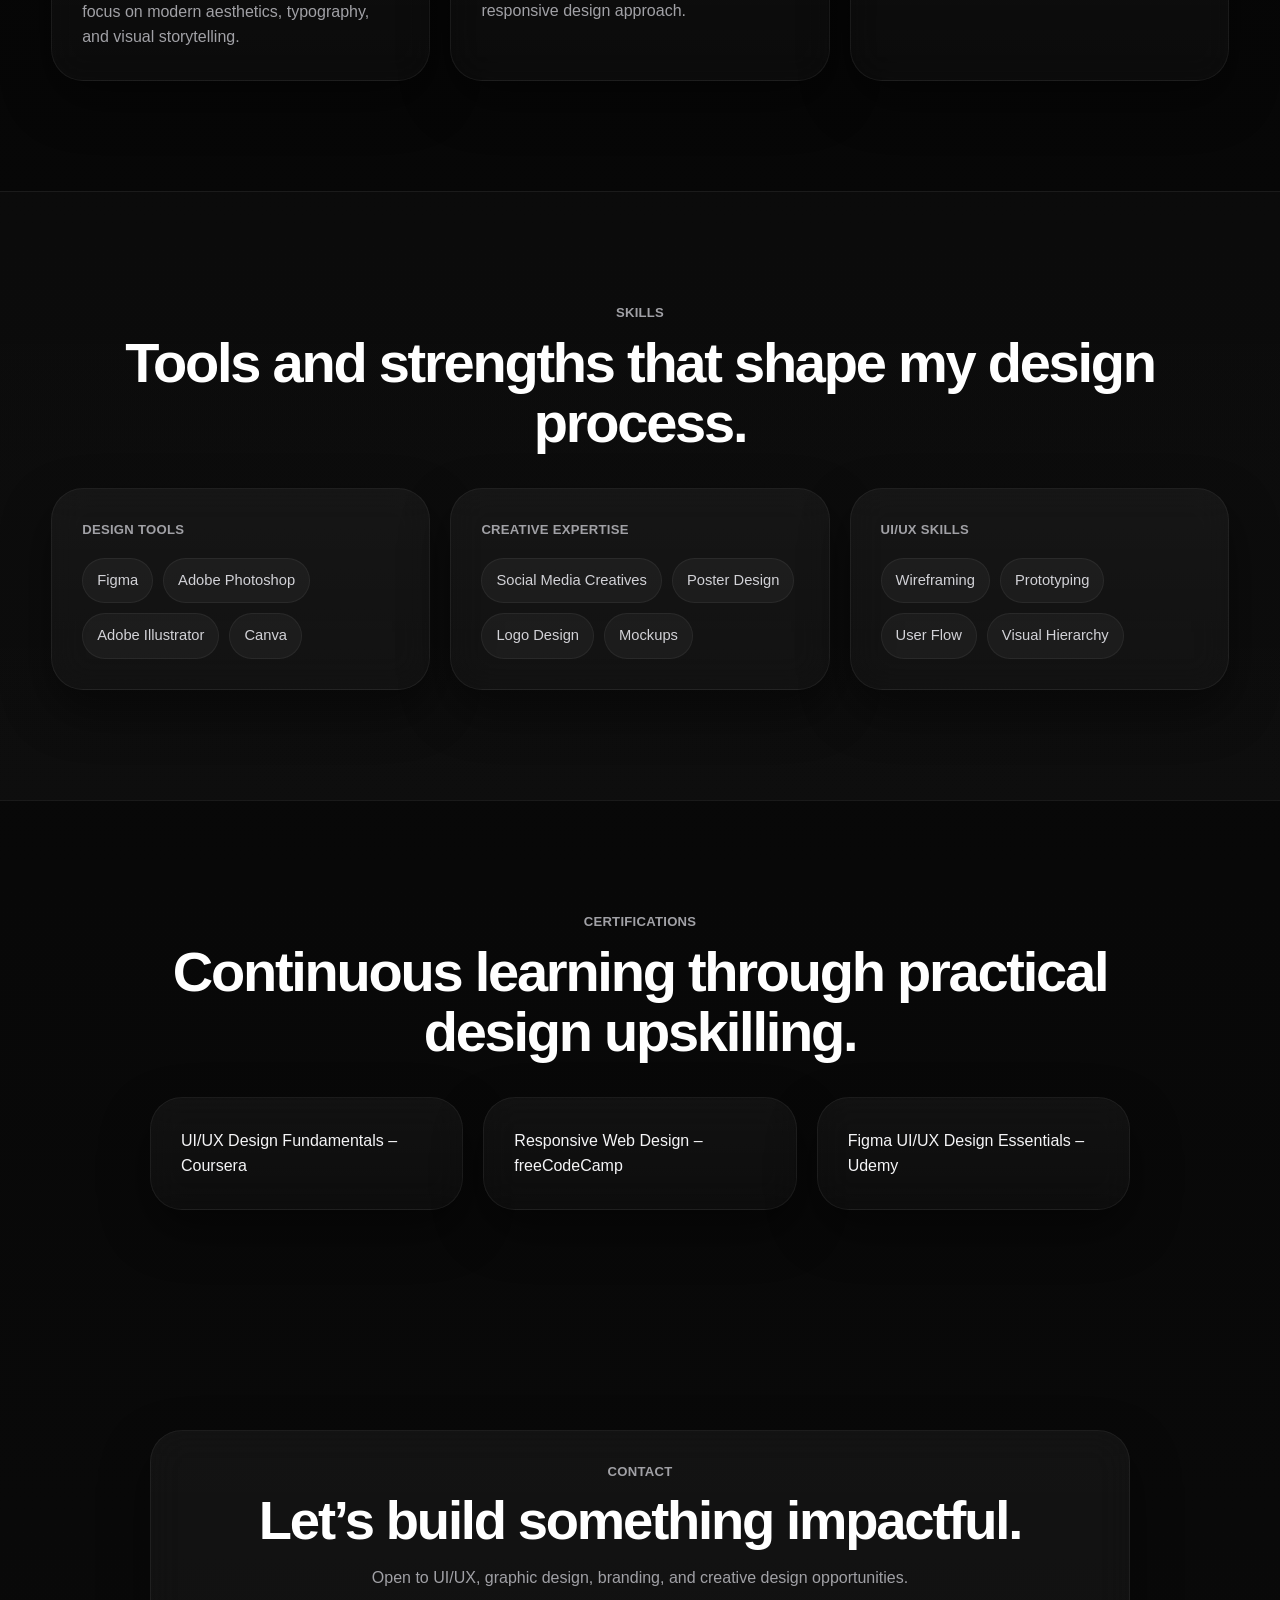
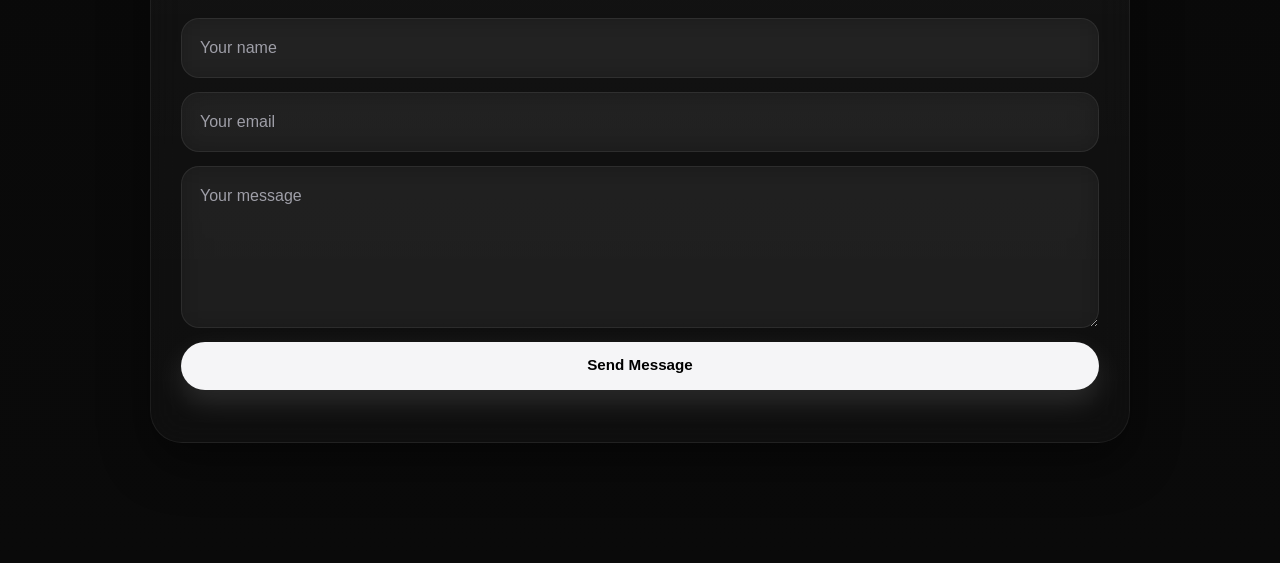
==== commit bac072a5: "update branding to vikram portfolio" ====
--- a/index.html
+++ b/index.html
@@ -3,11 +3,8 @@
 <head>
   <meta charset="UTF-8" />
   <meta name="viewport" content="width=device-width, initial-scale=1.0" />
-  <title>Vikram Ganesh TG | Designer Portfolio</title>
-  <meta
-    name="description"
-   content="Dark Apple-inspired premium portfolio for Vikram Ganesh TG"
-  />
+  <title>Vikram's Portfolio</title>
+  <meta name="description" content="Vikram's Portfolio — UI/UX Designer crafting premium digital experiences." />
 
   <link rel="preconnect" href="https://fonts.googleapis.com" />
   <link rel="preconnect" href="https://fonts.gstatic.com" crossorigin />
@@ -23,7 +20,7 @@
    <a href="#home" class="brand memoji-brand" aria-label="Vikram Ganesh Home">
   <img src="./images/memoji.png.jpg" alt="Vikram Ganesh Memoji" class="memoji-img" />
 </a>
-
+<span class="brand-text">Vikram's Portfolio</span>
       <nav class="desktop-nav">
         <a href="#about">Who I Am</a>
         <a href="#experience">Story</a>
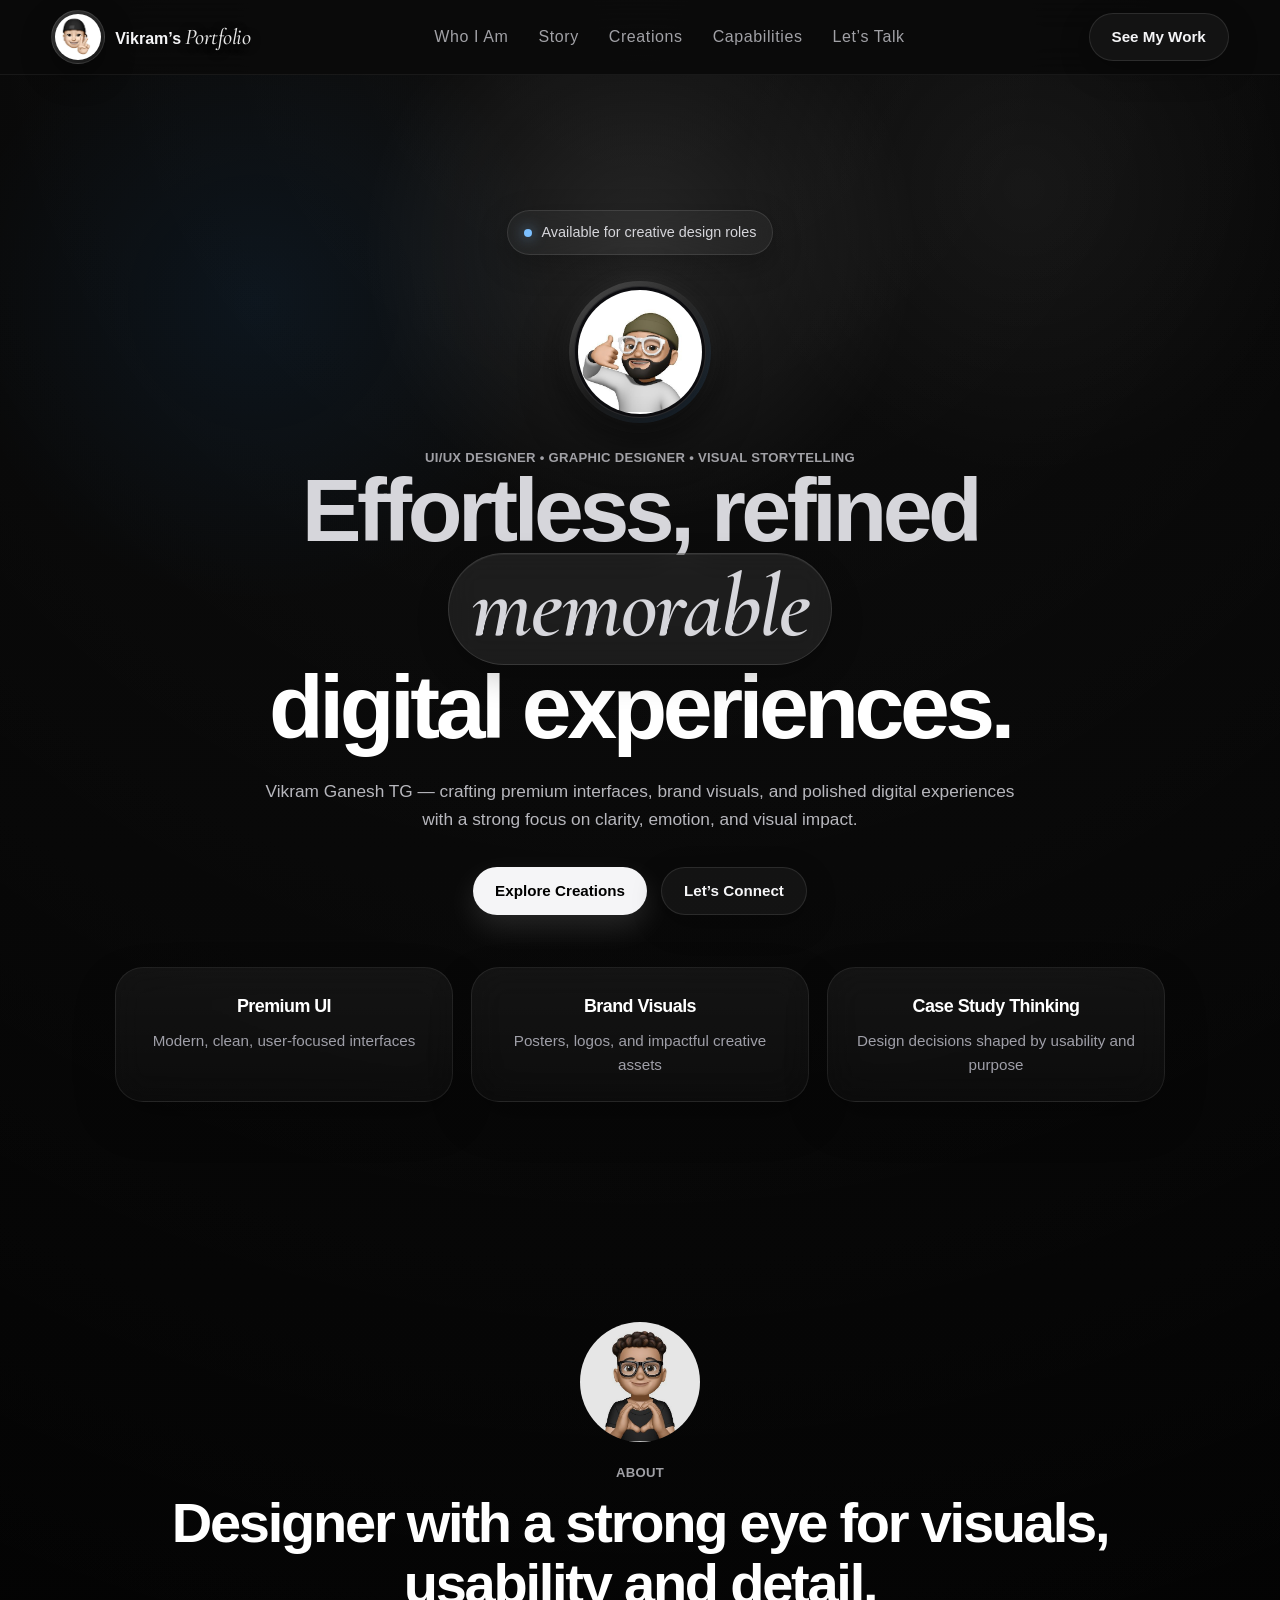
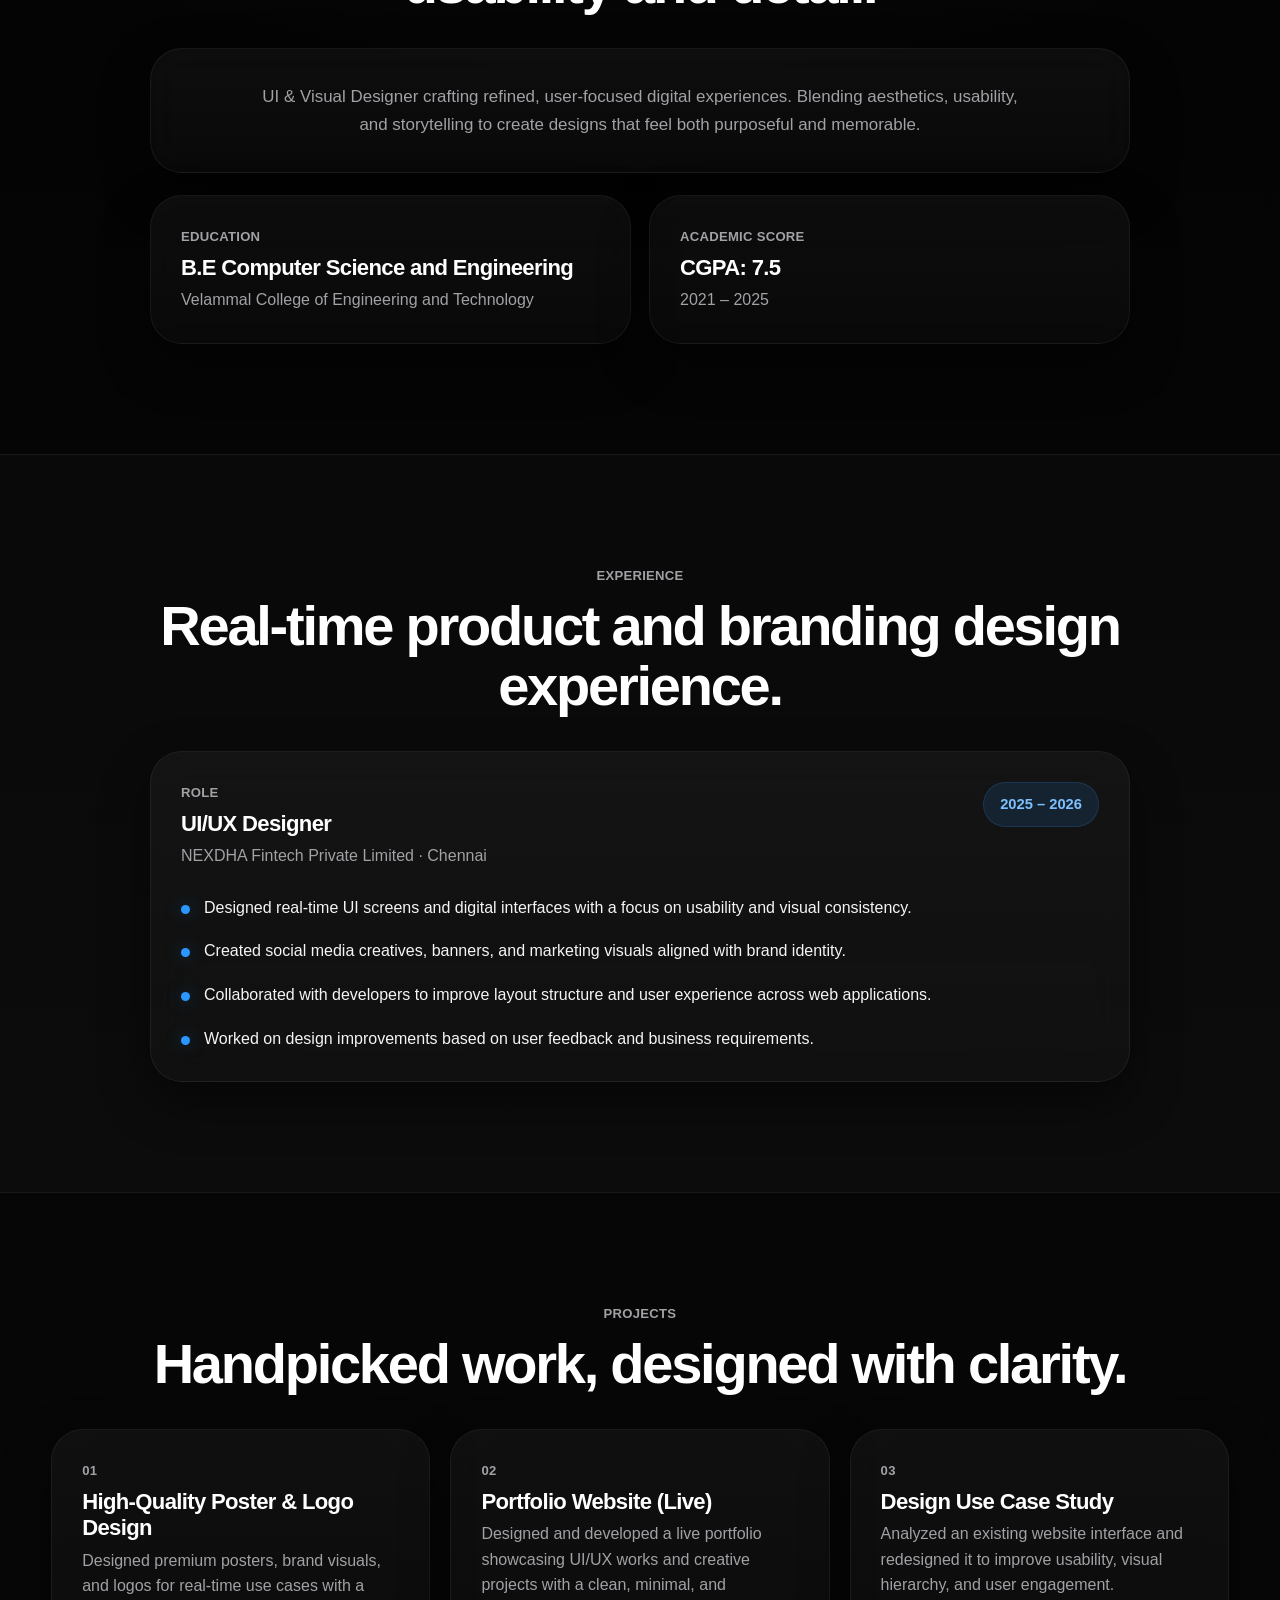
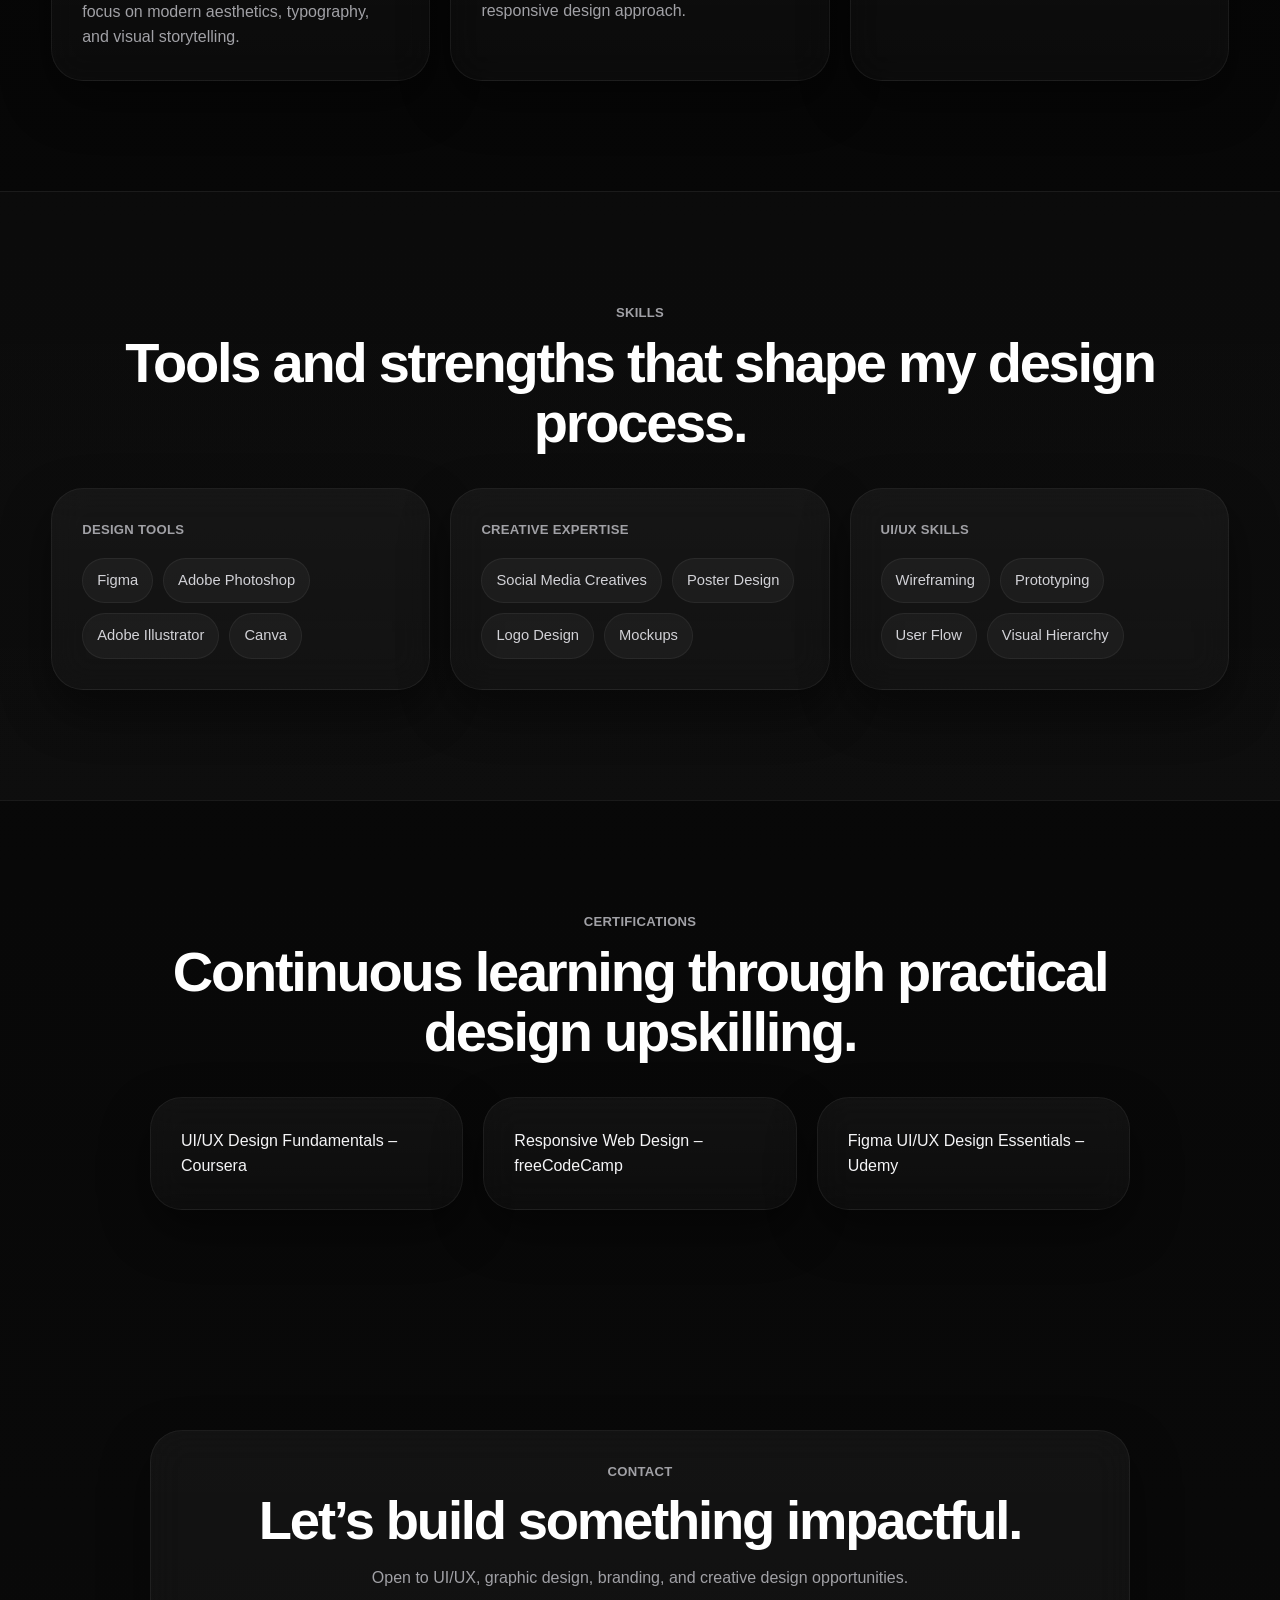
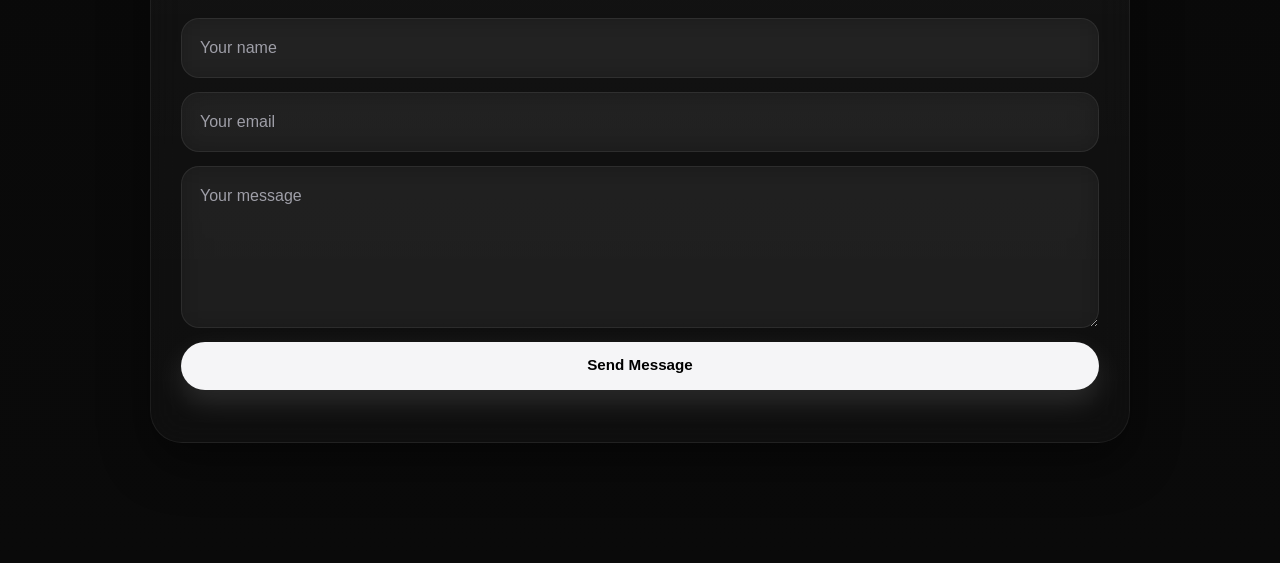
==== commit 5e8f732d: "update navbar typography premium serif" ====
--- a/index.html
+++ b/index.html
@@ -17,10 +17,13 @@
 <body>
   <header class="site-header">
     <div class="container nav">
-   <a href="#home" class="brand memoji-brand" aria-label="Vikram Ganesh Home">
-  <img src="./images/memoji.png.jpg" alt="Vikram Ganesh Memoji" class="memoji-img" />
-</a>
-<span class="brand-text">Vikram's Portfolio</span>
+   <div class="brand-wrap">
+  <a href="#home" class="brand memoji-brand" aria-label="Vikram Ganesh Home">
+    <img src="./images/memoji.png.jpg" alt="Vikram Ganesh Memoji" class="memoji-img" />
+  </a>
+ <span class="brand-text">Vikram’s 
+  <span class="brand-text serif-logo">Portfolio</span>
+</div>
       <nav class="desktop-nav">
         <a href="#about">Who I Am</a>
         <a href="#experience">Story</a>
--- a/style.css
+++ b/style.css
@@ -100,10 +100,55 @@
   transition: all 0.4s ease;
 }
 
+
 /* Hover subtle Apple effect */
 .hero-memoji img:hover {
   transform: scale(1.08);
 }
+.brand-wrap {
+  display: flex;
+  align-items: center;
+  gap: 10px;
+}
+
+/* IMPORTANT FIX */
+.nav {
+  display: flex;
+  align-items: center;
+  justify-content: space-between;
+}
+
+/* FIX TEXT POSITION */
+.brand-text {
+  white-space: nowrap;   /* 🔥 prevents breaking into next line */
+  display: inline-block;
+  font-weight: bold;
+}
+/* LUXURY SERIF LOGO */
+.serif-logo {
+  font-family: "Cormorant Garamond", serif;
+  font-style: italic;
+  font-weight: 500;
+
+  font-size: 1.4rem;
+  letter-spacing: -0.02em;
+
+  color: #e6e6e6;
+
+  /* subtle premium glow */
+  text-shadow: 
+    0 0 8px rgba(255,255,255,0.08),
+    0 2px 10px rgba(0,0,0,0.5);
+
+  transition: all 0.3s ease;
+}
+
+/* HOVER (smooth Apple feel) */
+.serif-logo:hover {
+  color: #ffffff;
+  transform: translateY(-1px);
+}
+
 
 .site-header {
   position: sticky;
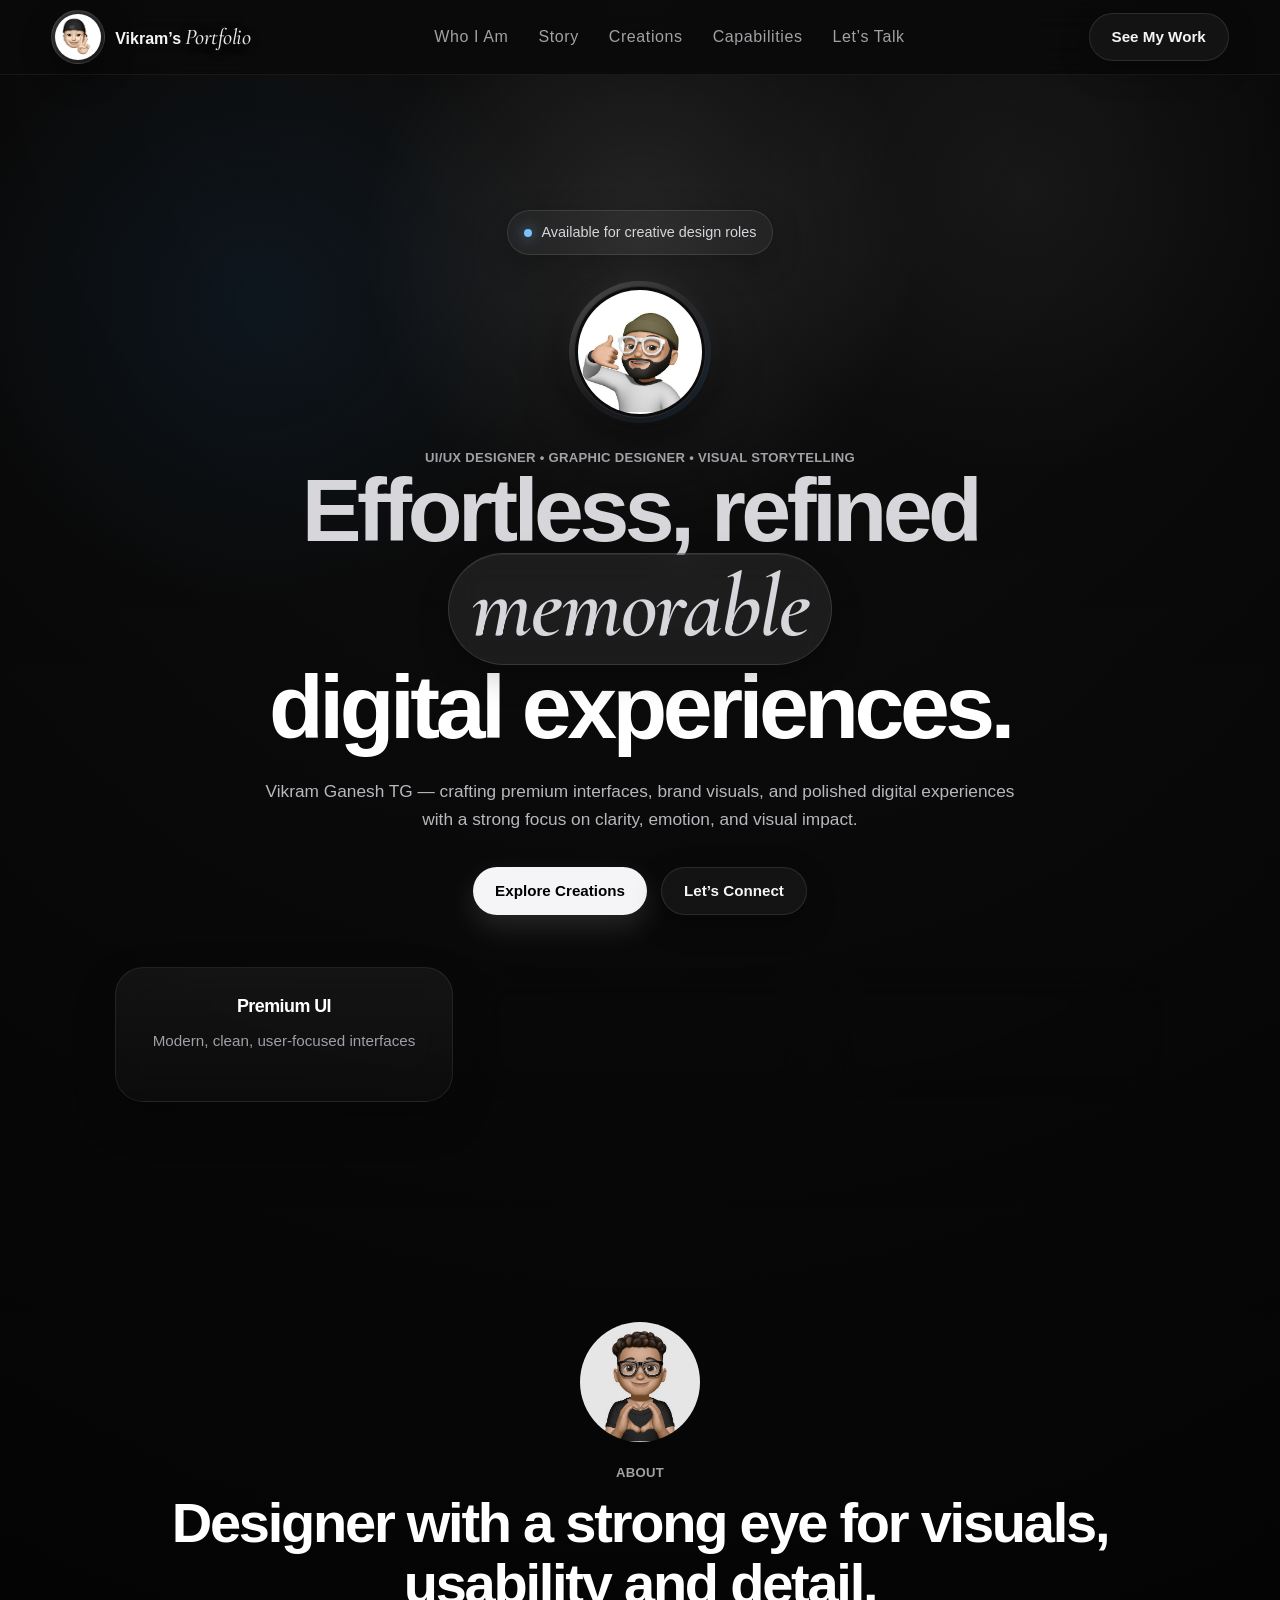
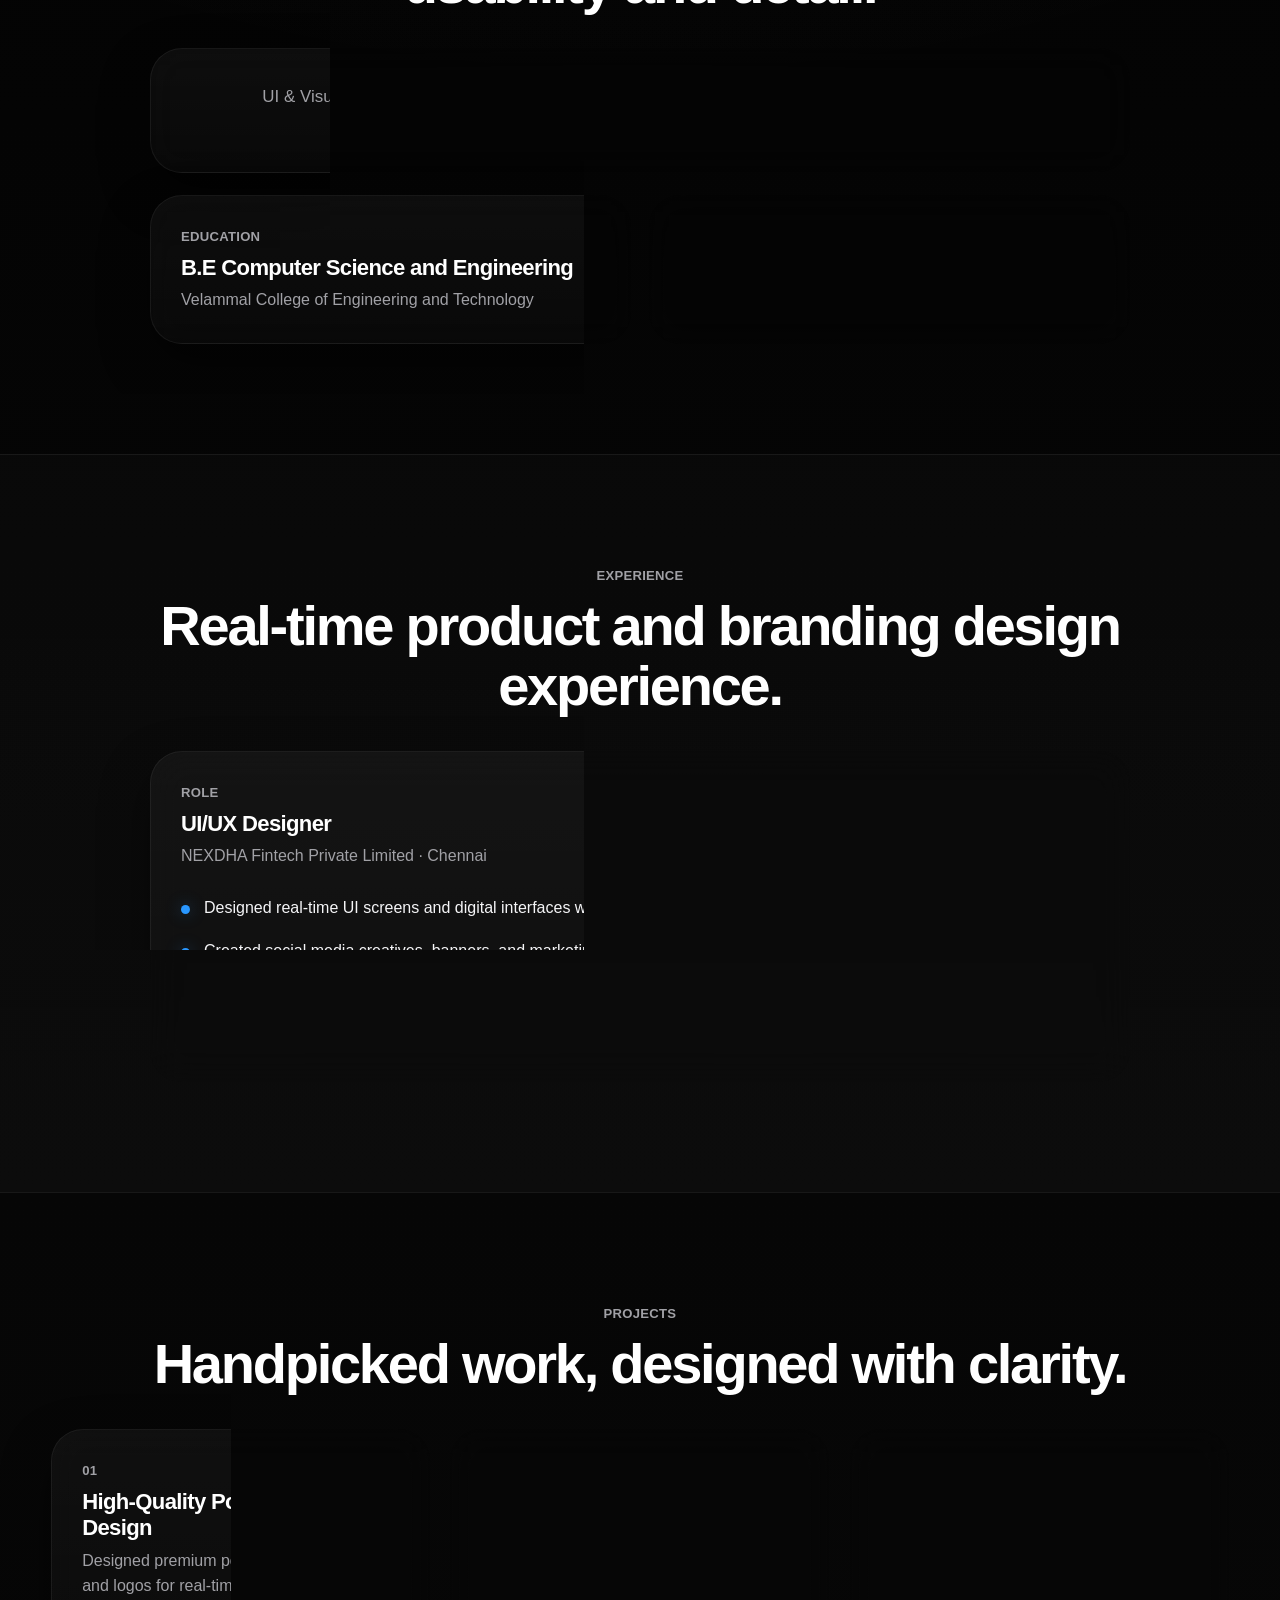
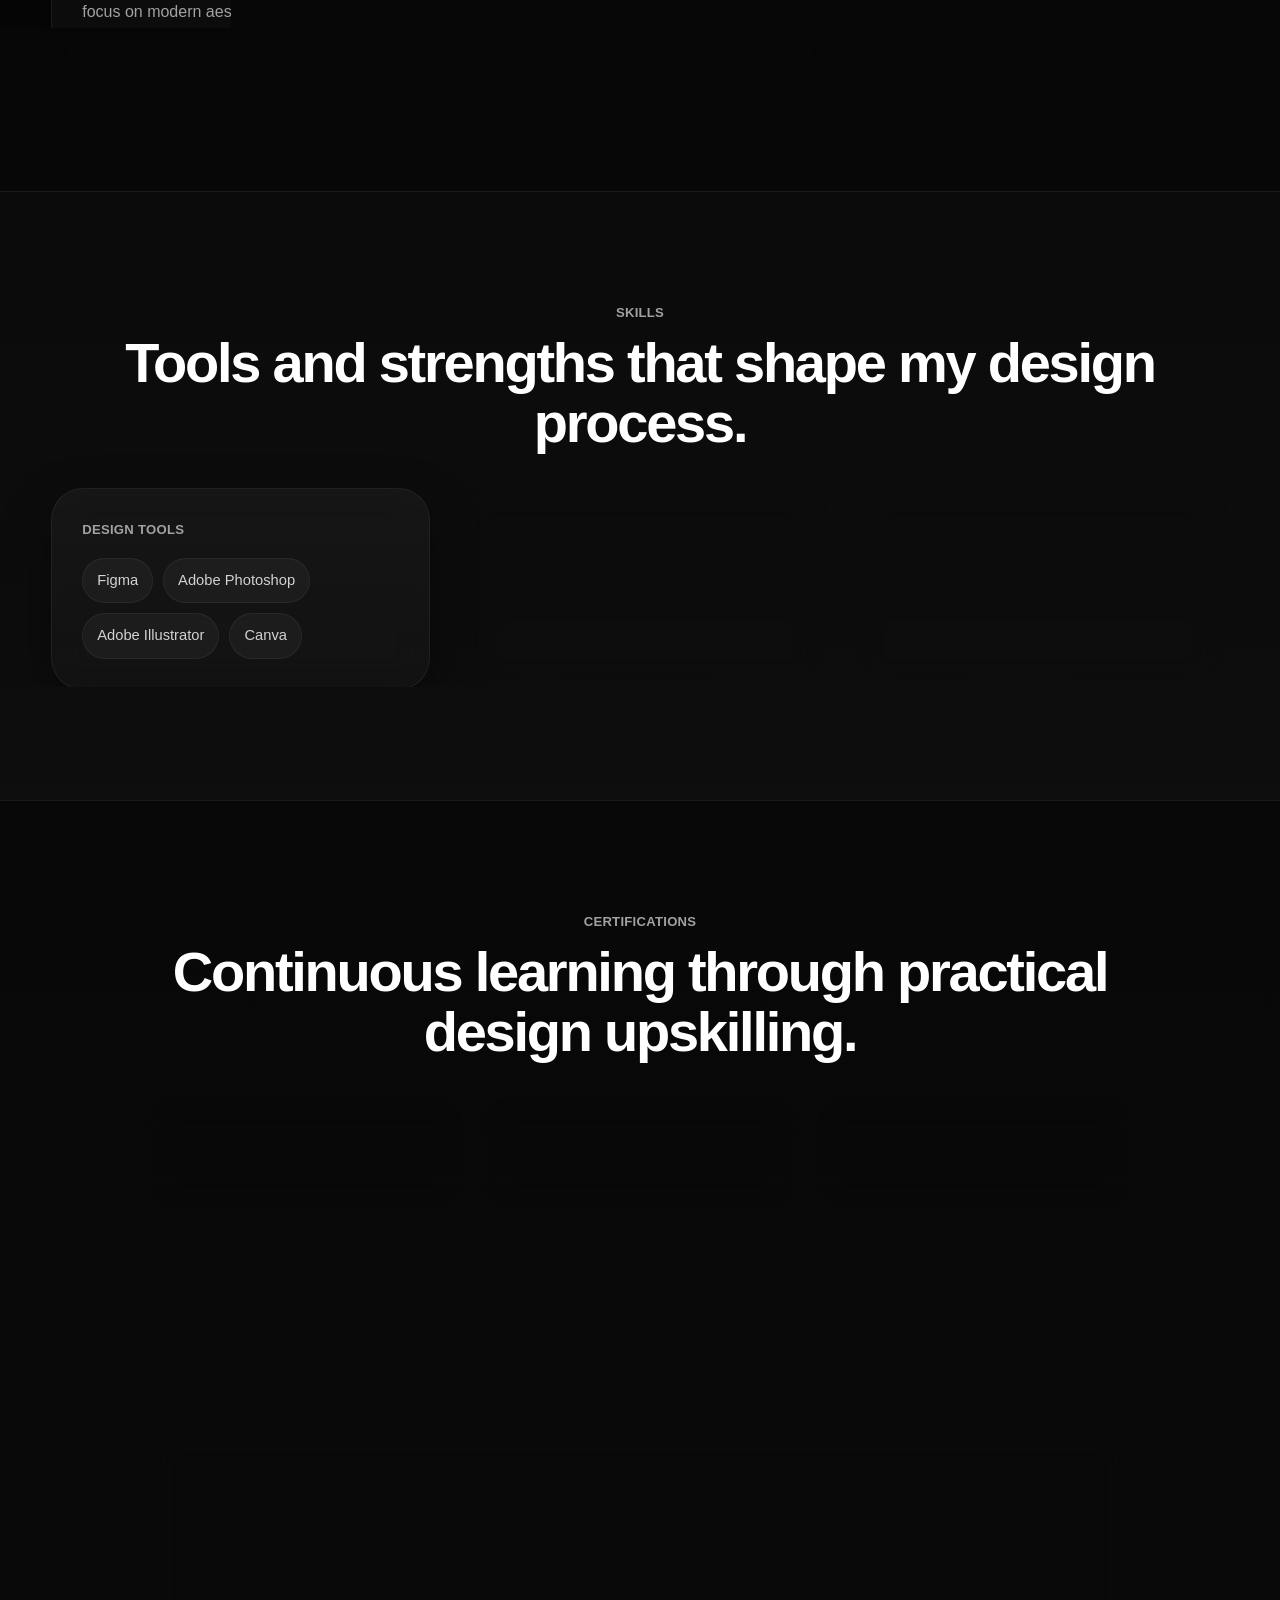
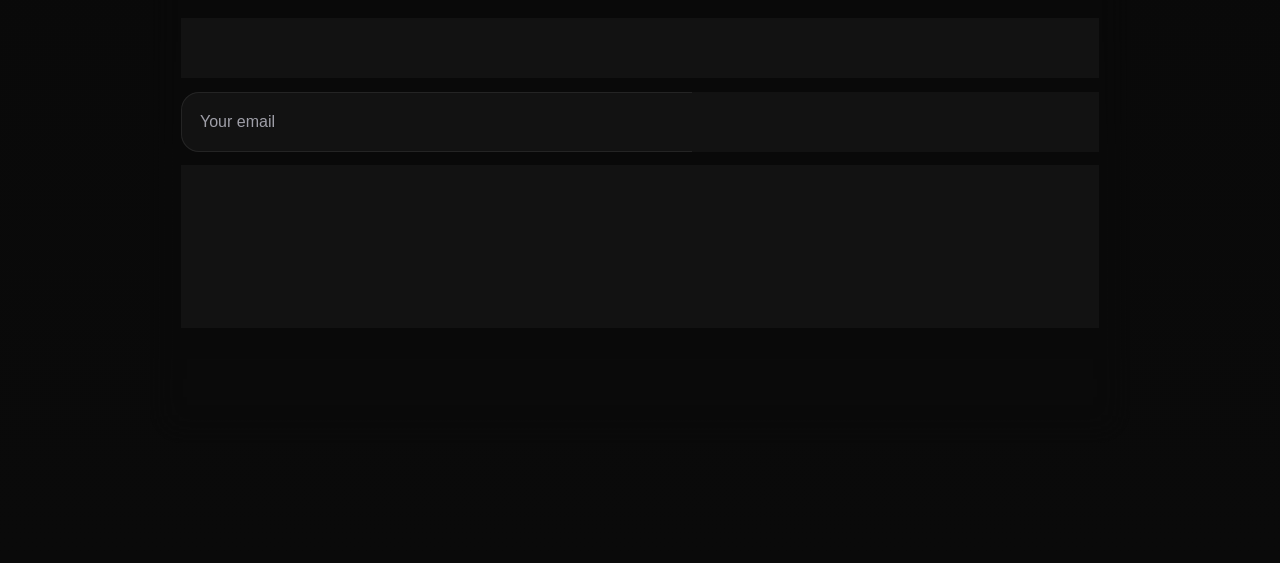
==== commit 66dc9f19: "improve messages page safety and routing" ====
--- a/index.html
+++ b/index.html
@@ -42,11 +42,11 @@
     </div>
 
     <div class="mobile-menu" id="mobileMenu">
-      <a href="#about">About</a>
-      <a href="#experience">Experience</a>
-      <a href="#projects">Projects</a>
-      <a href="#skills">Skills</a>
-      <a href="#contact">Contact</a>
+    <a href="#about">Who I Am</a>
+        <a href="#experience">Story</a>
+        <a href="#projects">Creations</a>
+        <a href="#skills">Capabilities</a>
+        <a href="#contact">Let’s Talk</a>
     </div>
   </header>
 
